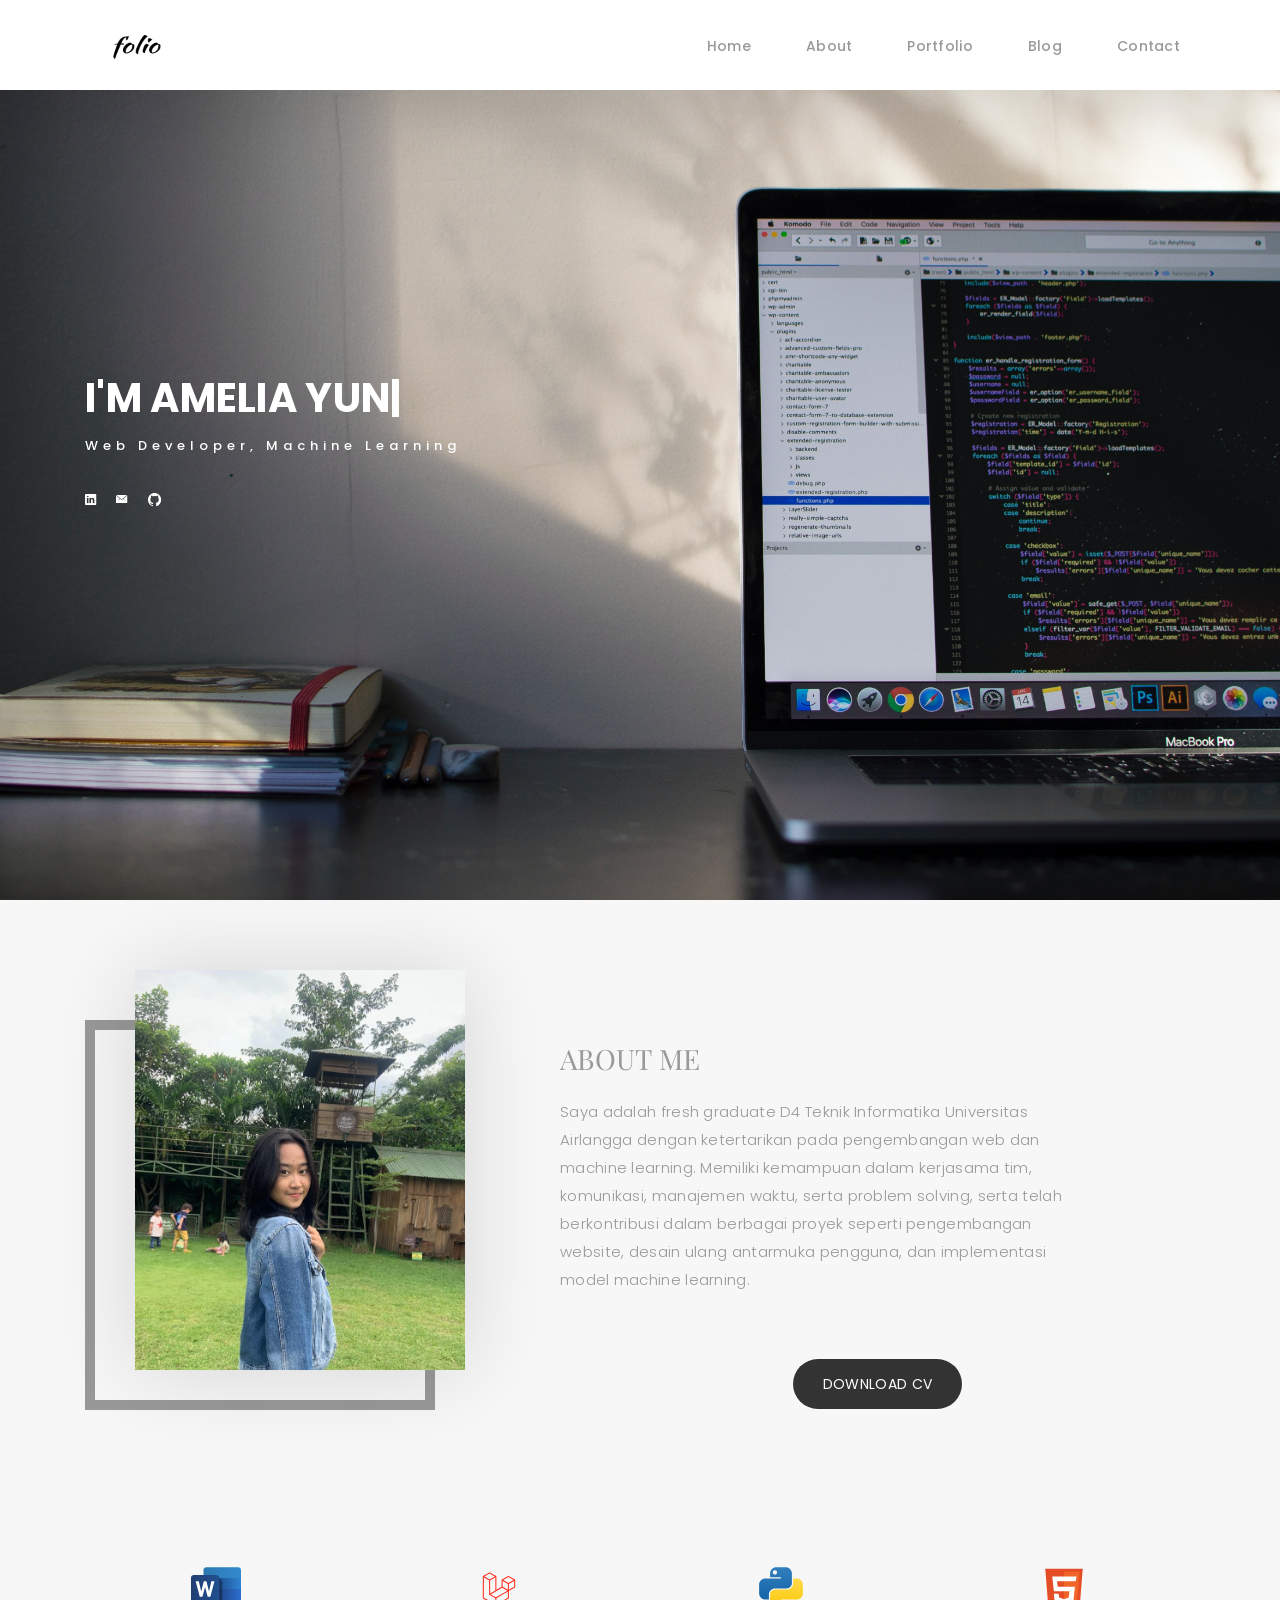
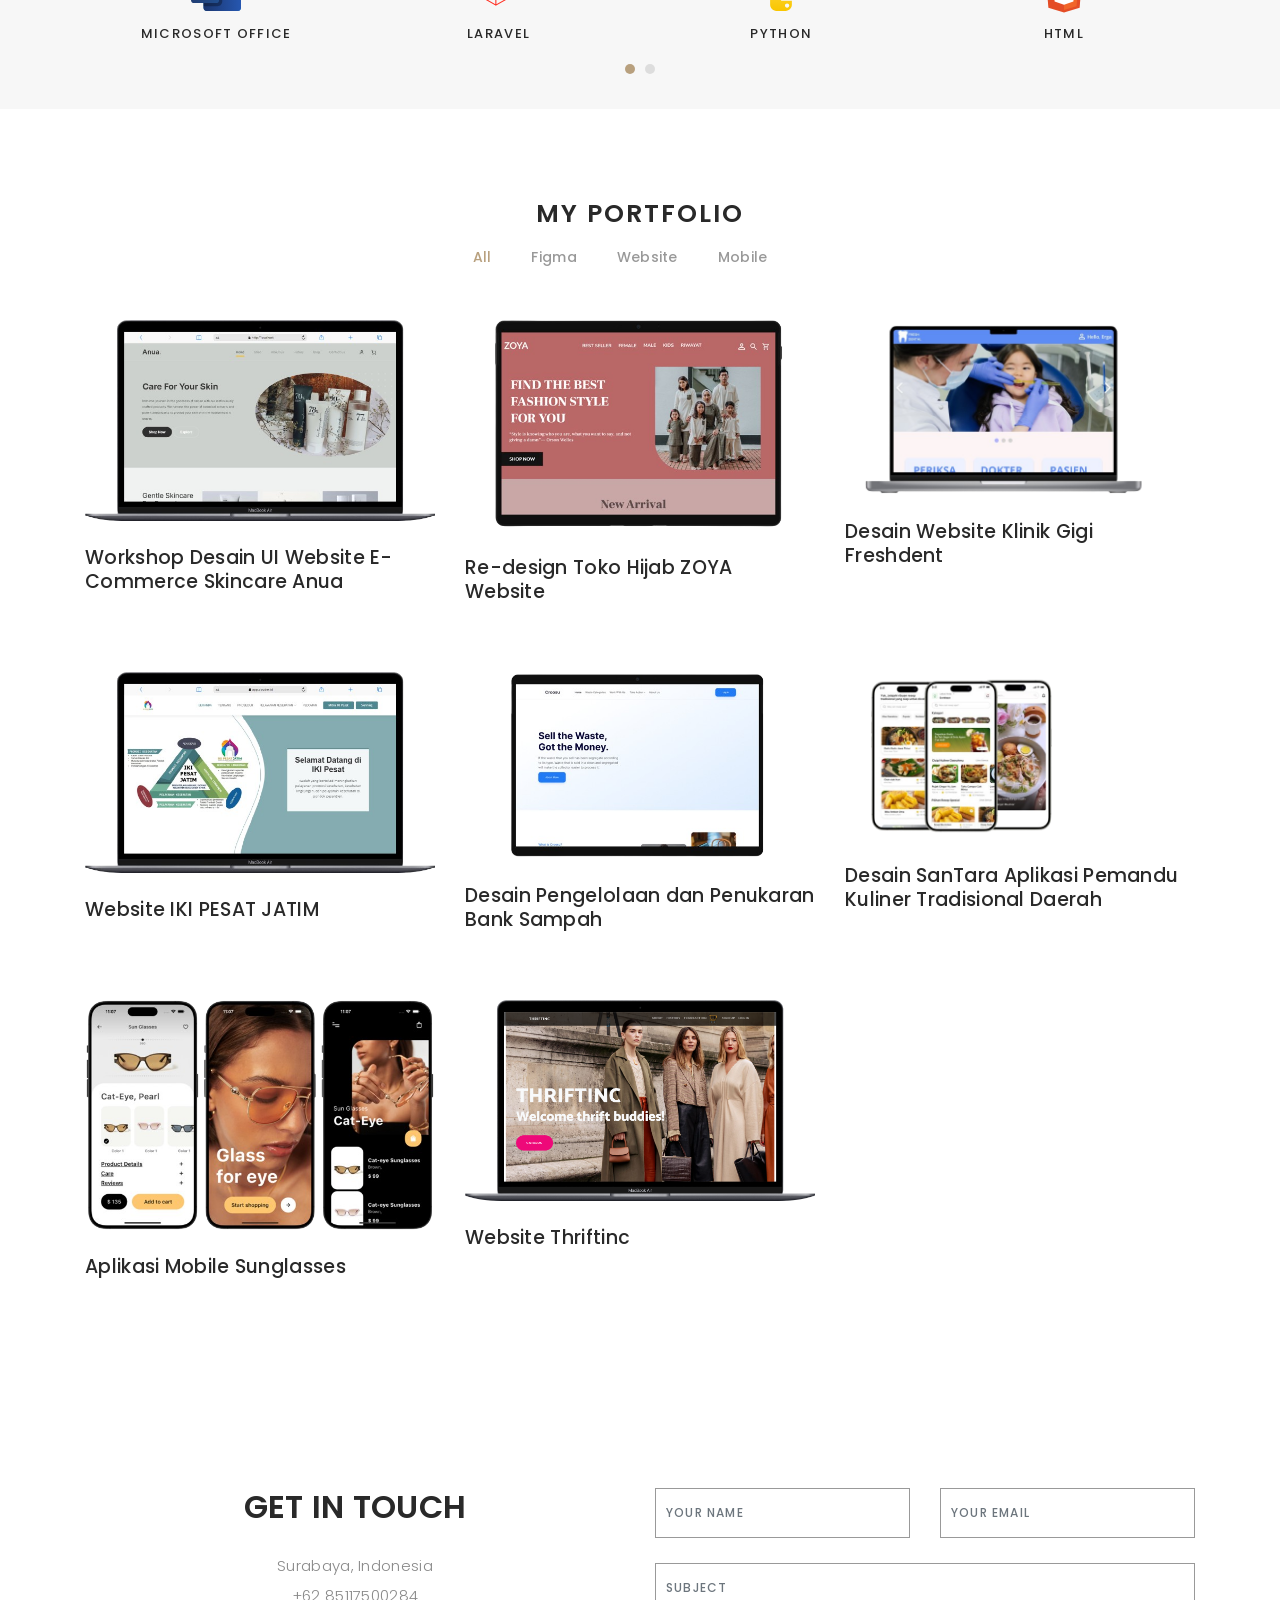
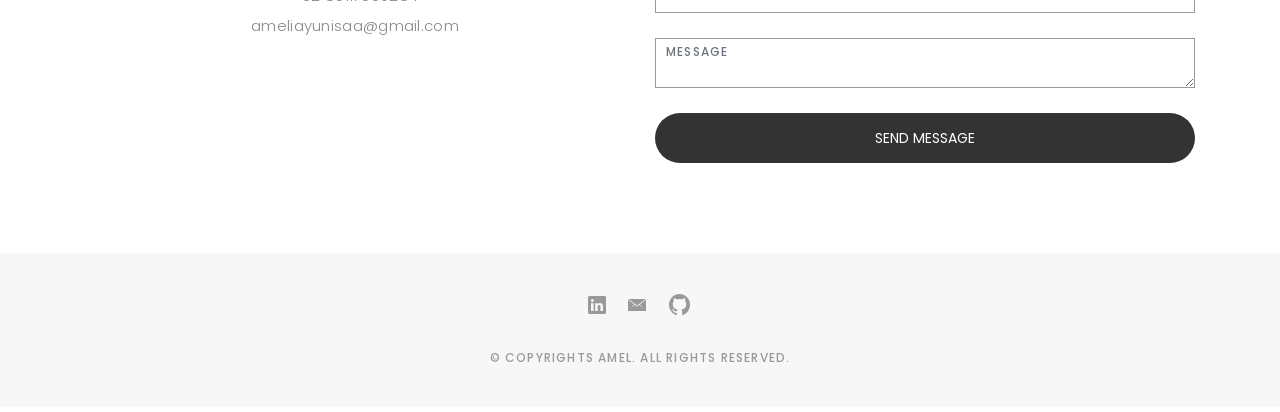
==== index.html @ c784313c "Add files via upload" ====
<!DOCTYPE html>
<html lang="en">

<head>
  <!-- meta -->
  <meta charset="utf-8">
  <meta content="width=device-width, initial-scale=1.0" name="viewport">

  <title>Folio - Personal Portfolio Template</title>
  <meta content="" name="keywords">
  <meta content="" name="description">

  <!-- Google Fonts -->
  <link href="https://fonts.googleapis.com/css?family=Poppins:300,300i,400,400i,500,500i,600,600i,700,700i|Playfair+Display:400,400i,700,700i,900,900i" rel="stylesheet">

  <!-- Bootstrap CSS File -->
  <link href="lib/bootstrap/css/bootstrap.min.css" rel="stylesheet">

  <!-- Libraries CSS Files -->
  <link href="lib/ionicons/css/ionicons.min.css" rel="stylesheet">
  <link href="lib/owlcarousel/assets/owl.carousel.min.css" rel="stylesheet">
  <link href="lib/magnific-popup/magnific-popup.css" rel="stylesheet">
  <link href="lib/hover/hover.min.css" rel="stylesheet">

  <!-- Main Stylesheet File -->
  <link href="css/style.css" rel="stylesheet">

  <!-- Responsive css -->
  <link href="css/responsive.css" rel="stylesheet">

  <!-- Favicon -->
  <link rel="shortcut icon" href="images/favicon.png">

  <!-- button -->
  
  <!-- =======================================================
    Theme Name: Folio
    Theme URL: https://bootstrapmade.com/folio-bootstrap-portfolio-template/
    Author: BootstrapMade.com
    Author URL: https://bootstrapmade.com
  ======================================================= -->
</head>

<body>

  <!-- start section navbar -->
  <nav id="main-nav">
    <div class="row">
      <div class="container">

        <div class="logo">
          <a href="index.html"><img src="images/logo.png" alt="logo"></a>
        </div>

        <div class="responsive"><i data-icon="m" class="ion-navicon-round"></i></div>

        <ul class="nav-menu list-unstyled">
          <li><a href="#header" class="smoothScroll">Home</a></li>
          <li><a href="#about" class="smoothScroll">About</a></li>
          <li><a href="#portfolio" class="smoothScroll">Portfolio</a></li>
          <li><a href="#journal" class="smoothScroll">Blog</a></li>
          <li><a href="#contact" class="smoothScroll">Contact</a></li>
        </ul>

      </div>
    </div>
  </nav>
  <!-- End section navbar -->


  <!-- start section header -->
  <div id="header" class="home">

    <div class="container">
      <div class="header-content">
        <h1>I'm <span class="typed"></span></h1>
        <p>Web Developer, Machine Learning</p>

        <ul class="list-unstyled list-social">
          <li><a href="https://www.linkedin.com/in/amelynsa"><i class="ion-social-linkedin"></i></a></li>
          <li><a href="mailto:ameliayunisaa@gmail.com"><i class="ion-ios-email"></i></a></li> 
          <li><a href="https://github.com/melynsa"><i class="ion-social-github"></i></a></li> 
        </ul>
      </div>
    </div>
  </div>
  <!-- End section header -->


  <!-- start section about us -->
  <div id="about" class="paddsection">
    <div class="container">
      <div class="row justify-content-between">

        <div class="col-lg-4 ">
          <div class="div-img-bg">
            <div class="about-img">
              <img src="images/foto.jpg" class="img-responsive" alt="me">
            </div>
          </div>
        </div>

        <div class="col-lg-7">
          <div class="about-descr">

            <p class="p-heading">ABOUT ME </p>
            <p class="separator">Saya adalah fresh graduate D4 Teknik Informatika Universitas Airlangga dengan ketertarikan pada pengembangan web dan machine learning. Memiliki kemampuan dalam kerjasama tim, komunikasi, manajemen waktu, serta problem solving, serta telah berkontribusi dalam berbagai proyek seperti pengembangan website, desain ulang antarmuka pengguna, dan implementasi model machine learning.</p>
               
              <style>
                .center-container {
                    display: flex;
                    justify-content: center;
                    align-items: center;
                    height: 20vh; /* Set to 100% of the viewport height for vertical centering */
                }
        
                .centered-button {
                    text-align: center;
                }
        
                /* Ganti warna tulisan sesuai keinginan */
                .custom-button-color {
                    color: #333;
                }
        
                /* Tambahkan border radius pada kelas .btn dan kurangi ukuran font */
                .btn {
                    border-radius: 2rem; /* Sesuaikan nilai border-radius sesuai keinginan */
                    font-size: 14px; /* Sesuaikan nilai font-size sesuai keinginan */
                }

                .btn-outline-secondary:not(:disabled):not(.disabled).active,.btn-outline-secondary:not(:disabled):not(.disabled):active,.show>.btn-outline-secondary.dropdown-toggle {
                color: #fff;
                background-color: #333;
                border-color: #333
                }

            </style>
        </head>
        <body>
        
            <div class="center-container">
                <div class="centered-button">
                    <!-- Gunakan class .custom-button-color dan .btn untuk memberikan warna, radius, dan ukuran font pada tombol -->
                    <a href="./images/Amelia Yunisa-resume.pdf" class="btn btn-outline-secondary btn-lg active custom-button-color" role="button" aria-pressed="true">Download CV</a>
                </div>
            </div>
        
        </body>
        </html>
</html>
              
          </div>
          
        </div>
      </div>
    </div>
  </div>
  <!-- end section about us -->


  <!-- start section services -->

  <div id="services">
    <div class="container">

        <div class="services-carousel owl-theme">

          <div class="services-block">

            <img src="images/logo/word.svg" class="img-fluid" style="height: 50px; width: 50px;" alt="img">
            <span>Microsoft Office</span>
            <!-- <p class="separator">To an English person, it will seem like simplified English,told me what </p> -->

          </div>

          <div class="services-block">

            <!-- <i class="ion-ios-lightbulb-outline"></i> -->
            <img src="images/logo/laravel.svg" class="img-fluid" style="height: 50px; width: 50px;" alt="img">
            <span>LARAVEL</span>
            <!-- <p class="separator">To an English person, it will seem like simplified English,told me what </p> -->

          </div>

          <div class="services-block">

            <img src="images/logo/python.svg" class="img-fluid" style="height: 50px; width: 50px;" alt="img">
            
            <span>Python</span>
            <!-- <p class="separator">To an English person, it will seem like simplified English,told me what </p> -->

          </div>

          <div class="services-block">

            <img src="images/logo/html.svg" class="img-fluid" style="height: 50px; width: 50px;" alt="img">
            <span>Html</span>
            <!-- <p class="separator">To an English person, it will seem like simplified English,told me what </p> -->

          </div>

          <div class="services-block">

            <img src="images/logo/js.svg" class="img-fluid" style="height: 50px; width: 50px;" alt="img">
            <span>JavaScript</span>
            <!-- <p class="separator">To an English person, it will seem like simplified English,told me what </p> -->

          </div>

          <div class="services-block">

            <img src="images/logo/mysql.svg" class="img-fluid" style="height: 50px; width: 50px;" alt="img">
            <span>SQL</span>
            <!-- <p class="separator">To an English person, it will seem like simplified English,told me what </p> -->

          </div>
          
          <div class="services-block">

            <img src="images/logo/node.js.svg" class="img-fluid" style="height: 50px; width: 50px;" alt="img">
            <span>Node.js</span>
            <!-- <p class="separator">To an English person, it will seem like simplified English,told me what </p> -->

          </div>

          <div class="services-block">

            <img src="images/logo/flutter.svg" class="img-fluid" style="height: 50px; width: 50px;" alt="img">
            <span>Flutter</span>
            <!-- <p class="separator">To an English person, it will seem like simplified English,told me what </p> -->

          </div>

        </div>

    </div>

  </div>
  <!-- end section services -->

  


  <!-- start section portfolio -->
  <div id="portfolio" class="text-center paddsection">

    <style>
      .container {
          text-align: center; /* Untuk mengatur ke tengah secara horizontal */
      }

      .section-title {
          margin-bottom: 20px; /* Atur spasi antara judul dan portofolio */
      }

      #portfolio-flters {
          padding: 0; /* Reset padding pada daftar portofolio */
      }

      .portfolio-list {
          display: inline-block; /* Untuk memastikan elemen berada di tengah secara horizontal */
      }

      .text-right {
      text-align: right;
      }


  </style>
</head>

<body>

  <div class="container">
      <div class="section-title text-center">
          <h2>My Portfolio</h2>
      </div>
  </div>

  <div class="container">
      <div class="row">
          <div class="col-md-12">

              <div class="portfolio-list">

                  <ul class="nav list-unstyled" id="portfolio-flters">
                      <li class="filter filter-active" data-filter=".all">all</li>
                      <li class="filter" data-filter=".Figma">Figma</li>
                      <li class="filter" data-filter=".Website">Website</li>
                      <li class="filter" data-filter=".Mobile">Mobile</li>
                  </ul>

              </div>

          </div>
      </div>
  </div>



</body>

</html>
<div class="container">
  <div class="portfolio-block">
    <div class="row">
      <div class="portfolio-container">
        <div class="col-lg-4 col-md-6 portfolio-thumbnail all Website">
          <div class="portfolio-info">
            <a href="ui.html">
              <img src="images/portfolio/anua.png" alt="img">
            </a>
            <div class="portfolio-txt">
              <h4><a href="ui.html">Workshop Desain UI Website E-Commerce Skincare Anua</a></h4>
            </div>
          </div>
        </div>
        
        <div class="col-lg-4 col-md-6 portfolio-thumbnail all Figma">
          <div class="portfolio-info">
            <a href="zoya.html">
              <img src="images/portfolio/zoya.png" alt="img">
            </a>
            <div class="portfolio-txt">
              <h4><a href="zoya.html">Re-design Toko Hijab ZOYA Website</a></h4>
            </div>
          </div>
        </div>

        <div class="col-lg-4 col-md-6 portfolio-thumbnail all Figma">
          <div class="portfolio-info">
            <a href="freshdent.html">
              <img src="images/portfolio/freshdent.png" alt="img">
            </a>
            <div class="portfolio-txt">
              <h4><a href="freshdent.html">Desain Website Klinik Gigi Freshdent</a></h4>
            </div>
          </div>
        </div>

        <div class="col-lg-4 col-md-6 portfolio-thumbnail all Website Figma Website">
          <div class="portfolio-info">
            <a href="ikipesat.html">
              <img src="images/portfolio/ikipesat.png" alt="img">
            </a>
            <div class="portfolio-txt">
              <h4><a href="ikipesat.html">Website IKI PESAT JATIM</a></h4>
            </div>
          </div>
        </div>

        <div class="col-lg-4 col-md-6 portfolio-thumbnail all Figma">
          <div class="portfolio-info">
            <a href="sampah.html">
              <img src="images/portfolio/sampah.png" alt="img">
            </a>
            <div class="portfolio-txt">
              <h4><a href="sampah.html">Desain Pengelolaan dan Penukaran Bank Sampah</a></h4>
            </div>
          </div>
        </div>

        <div class="col-lg-4 col-md-6 portfolio-thumbnail all Figma">
          <div class="portfolio-info">
            <a href="santara.html">
              <img src="images/portfolio/santara.png" alt="img">
            </a>
            <div class="portfolio-txt">
              <h4><a href="santara.html">Desain SanTara Aplikasi Pemandu Kuliner Tradisional Daerah
              </a></h4>
            </div>
          </div>
        </div>

        <div class="col-lg-4 col-md-6 portfolio-thumbnail all Mobile">
          <div class="portfolio-info">
            <a href="kacamata.html">
              <img src="images/portfolio/glasses.png" alt="img">
            </a>
            <div class="portfolio-txt">
              <h4><a href="kacamata.html">Aplikasi Mobile Sunglasses</a></h4>
            </div>
          </div>
        </div>

        <div class="col-lg-4 col-md-6 portfolio-thumbnail all Website">
          <div class="portfolio-info">
            <a href="thriftinc.html">
              <img src="images/portfolio/thriftinc.png" alt="img">
            </a>
            <div class="portfolio-txt">
              <h4><a href="thriftinc.html">Website Thriftinc</a></h4>
            </div>
          </div>
        </div>
        
      </div>
    </div>
  </div>
</div>

  <!-- End section portfolio -->


  <!-- start section journal -->
  <!-- <div id="journal" class="text-left paddsection">

    <div class="container">
      <div class="section-title text-center">
        <h2>journal</h2>
      </div>
    </div>

    <div class="container">
      <div class="journal-block">
        <div class="row">

          <div class="col-lg-4 col-md-6">
            <div class="journal-info">

              <a href="blog-single.html"><img src="images/blog-post-1.jpg" class="img-responsive" alt="img"></a>

              <div class="journal-txt">

                <h4><a href="blog-single.html">SO LETS MAKE THE MOST IS BEAUTIFUL</a></h4>
                <p class="separator">To an English person, it will seem like simplified English
                </p>

              </div>

            </div>
          </div>

          <div class="col-lg-4 col-md-6">
            <div class="journal-info">

              <a href="blog-single.html"><img src="images/blog-post-2.jpg" class="img-responsive" alt="img"></a>

              <div class="journal-txt">

                <h4><a href="#blog-single.html">WE'RE GONA MAKE DREAMS COMES</a></h4>
                <p class="separator">To an English person, it will seem like simplified English
                </p>

              </div>

            </div>
          </div>

          <div class="col-lg-4 col-md-6">
            <div class="journal-info">

              <a href="blog-single.html"><img src="images/blog-post-3.jpg" class="img-responsive" alt="img"></a>

              <div class="journal-txt">

                <h4><a href="blog-single.html">NEW LIFE CIVILIZATIONS TO BOLDLY</a></h4>
                <p class="separator">To an English person, it will seem like simplified English
                </p>

              </div>

            </div>
          </div>

        </div>
      </div>
    </div>

  </div> -->
  <!-- End section journal -->


  <!-- start sectoion contact -->

  <div id="contact" class="paddsection">
    <div class="container">
      <div class="contact-block1">
        <div class="row">

          <div class="col-lg-6">
            <div class="contact-contact">

              <h2 class="mb-30">GET IN TOUCH</h2>

              <ul class="contact-details">
                <li><span>Surabaya, Indonesia</span></li>
                <li><span>+62 85117500284</span></li>
                <li><span>ameliayunisaa@gmail.com</span></li>
              </ul>

            </div>
          </div>

          <div class="col-lg-6">
            <form action="" method="post" role="form" class="contactForm">
              <div class="row">

                <div id="sendmessage">Your message has been sent. Thank you!</div>
                <div id="errormessage"></div>

                <div class="col-lg-6">
                  <div class="form-group contact-block1">
                    <input type="text" name="name" class="form-control" id="name" placeholder="Your Name" data-rule="minlen:4" data-msg="Please enter at least 4 chars" />
                    <div class="validation"></div>
                  </div>
                </div>

                <div class="col-lg-6">
                  <div class="form-group">
                    <input type="email" class="form-control" name="email" id="email" placeholder="Your Email" data-rule="email" data-msg="Please enter a valid email" />
                    <div class="validation"></div>
                  </div>
                </div>

                <div class="col-lg-12">
                  <div class="form-group">
                    <input type="text" class="form-control" name="subject" id="subject" placeholder="Subject" data-rule="minlen:4" data-msg="Please enter at least 8 chars of subject" />
                    <div class="validation"></div>
                  </div>
                </div>

                <div class="col-lg-12">
                  <div class="form-group">
                    <textarea class="form-control" name="message" rows="12" data-rule="required" data-msg="Please write something for us" placeholder="Message"></textarea>
                    <div class="validation"></div>
                  </div>
                </div>

                <div class="col-lg-12">
                  <input type="submit" class="btn btn-defeault btn-send" value="Send message">
                </div>

              </div>
            </form>
          </div>
        </div>
      </div>
    </div>
  </div>
  <!-- start sectoion contact -->


  <!-- start section footer -->
  <div id="footer" class="text-center">
    <div class="container">
      <div class="socials-media text-center">
        <ul class="list-unstyled">
          <li><a href="https://www.linkedin.com/in/amelynsa"><i class="ion-social-linkedin"></i></a></li>
          <li><a href="mailto:ameliayunisaa@gmail.com"><i class="ion-ios-email"></i></a></li> 
          <li><a href="https://github.com/melynsa"><i class="ion-social-github"></i></a></li> 
        </ul>
      </div>
      <p>&copy; Copyrights Amel. All rights reserved.</p>
    </div>
  </div>
  
  <!-- End section footer -->

  <!-- JavaScript Libraries -->
  <script src="lib/jquery/jquery.min.js"></script>
  <script src="lib/jquery/jquery-migrate.min.js"></script>
  <script src="lib/bootstrap/js/bootstrap.bundle.min.js"></script>
  <script src="lib/typed/typed.js"></script>
  <script src="lib/owlcarousel/owl.carousel.min.js"></script>
  <script src="lib/magnific-popup/magnific-popup.min.js"></script>
  <script src="lib/isotope/isotope.pkgd.min.js"></script>

  <!-- Contact Form JavaScript File -->
  <script src="contactform/contactform.js"></script>

  <!-- Template Main Javascript File -->
  <script src="js/main.js"></script>

</body>

</html>
---- css/style.css ----
/*
  Theme Name: Folio
  Theme URL: https://bootstrapmade.com/folio-bootstrap-portfolio-template/
  Author: BootstrapMade.com
  Author URL: https://bootstrapmade.com
*/

/*  General Styling
/*-----------------------------------------------------------------------------------*/

body {
  background: #ffffff;
  color: #898989;
  font-family: 'Poppins', helvetica;
  font-size: 15px;
  font-weight: 300;
  line-height: 20px;
  letter-spacing: 0.02em;
  overflow-x: hidden;
  margin: 0 auto;
  padding: 0;
  -moz-box-sizing: border-box;
  -ms-box-sizing: border-box;
  -o-box-sizing: border-box;
  -webkit-box-sizing: border-box;
  box-sizing: border-box;
}

h1, h2, h3, h4, h5, h6 {
  margin: 0;
}

h2 {
  color: #292929;
  font-weight: 600;
}

h4 {
  color: #292929;
  font-size: 14px;
  font-weight: 600;
}

a {
  color: #292929;
  text-decoration: none !important;
  -moz-transition: all 0.5s ease-in-out 0s;
  -ms-transition: all 0.5s ease-in-out 0s;
  -o-transition: all 0.5s ease-in-out 0s;
  -webkit-transition: all 0.5s ease-in-out 0s;
  transition: all 0.5s ease-in-out 0s;
}

a:hover {
  -moz-transition: all 0.5s ease-in-out 0s;
  -ms-transition: all 0.5s ease-in-out 0s;
  -o-transition: all 0.5s ease-in-out 0s;
  -webkit-transition: all 0.5s ease-in-out 0s;
  transition: all 0.5s ease-in-out 0s;
}

a:hover, a:focus {
  color: #b8a07e;
  text-decoration: underline;
}

nav ul li a {
  padding: 2px 0 0 0;
  position: relative;
  display: block;
  font-size: 12px;
  color: #999999;
  letter-spacing: 0.1em;
  font-weight: 500;
  line-height: 14px;
  text-transform: uppercase;
  -moz-transition: all 0.5s ease-in-out 0s;
  -ms-transition: all 0.5s ease-in-out 0s;
  -o-transition: all 0.5s ease-in-out 0s;
  -webkit-transition: all 0.5s ease-in-out 0s;
  transition: all 0.5s ease-in-out 0s;
}

p {
  margin: 25px 0;
  padding: 0;
  font-size: 15px;
  color: #999999;
  line-height: 28px;
}

::-moz-selection {
  background: #b8a07e;
  color: #fff;
}

::selection {
  background: #b8a07e;
  color: #fff;
}

.btn {
  background: #333;
  border: medium none;
  border-radius: 0;
  color: #fff;
  font-size: 12px;
  height: 50px;
  line-height: 50px;
  padding: 0 30px;
  text-transform: uppercase;
}

.btn:hover, .btn:focus {
  color: #fff;
}

.padDiv {
  padding: 30px 20px;
}

.section-title {
  margin-bottom: 70px;
}

.section-title h2 {
  font-size: 25px;
  letter-spacing: 2px;
  text-transform: uppercase;
}

.form-control {
  background-color: transparent;
  border: 1px solid #999;
  border-radius: 0;
  color: #999999;
  font-size: 12px;
  font-weight: 500;
  height: 50px;
  letter-spacing: 0.1em;
  padding-left: 10px;
  margin: 0 0 25px 0;
  line-height: 14px;
  text-transform: uppercase;
}

.form-control:focus {
  box-shadow: none;
  outline: 0 none;
}

.paddsection {
  padding-top: 90px;
  padding-bottom: 90px;
}

.paddsections {
  padding-top: 90px;
  padding-bottom: 90px !important;
}

.hvr-shutter-in-horizontal::before {
  background: #333;
}

.hvr-shutter-in-horizontal:hover {
  background: #b8a07e;
}

.mb-30 {
  margin-bottom: 30px;
}

/*-----------------------------------------------------------------------------------*/
/*  Navbar Top
/*-----------------------------------------------------------------------------------*/

nav {
  position: fixed;
  background: #fff;
  z-index: 1000;
  width: 100%;
  padding: 20px;
  display: none;
  -webkit-box-shadow: 0px 2px 92px 0px rgba(0, 0, 0, 0.18);
  -moz-box-shadow: 0px 2px 92px 0px rgba(0, 0, 0, 0.18);
  box-shadow: 0px 2px 92px 0px rgba(0, 0, 0, 0.18);
}

.nav-menu {
  float: right;
  line-height: 32px;
  margin-bottom: 0;
  padding-top: 16px;
}

nav ul li {
  float: left;
  margin-right: 15px;
  font-family: 'Poppins', sans-serif;
  font-size: 14px;
  margin-left: 40px;
}

nav ul li a {
  padding: 2px 0 0 0;
  position: relative;
  display: block;
  font-size: 14px;
  color: #999999;
  font-family: 'Poppins', helvetica;
  font-weight: 500;
  line-height: 16px;
  text-transform: uppercase;
  letter-spacing: 0.02em;
  text-transform: capitalize;
}

.logo {
  float: left;
}

.logo img {
  width: 100px;
  height: 50px;
}

.responsive {
  display: none;
  font-size: 23px;
}

.active {
  color: #afafaf;
}

/*----------------------------------------------------------------------------------*/
/*  Header
/*-----------------------------------------------------------------------------------*/

#header {
  background: url("../images/home.jpg") repeat scroll center center / cover;
  height: 100vh;
  width: 100%;
}


#header .header-content {
  height: 100vh;
  text-align: left;
  width: 100%;
  display: flex;
  justify-content: center;
  flex-direction: column;
}

.header-content h1 {
  font-size: 40px;
  font-weight: 700;
  margin-bottom: 10px;
  text-transform: uppercase;
  color: #fff;
}

.header-content p {
  font-size: 13px;
  letter-spacing: 5px;
  margin-top: 0;
  margin-bottom: 30px;
  text-transform: capitalize;
  color: #fff;
  font-weight: 500;
}

.header-content .list-social li {
  float: left;
  margin-right: 20px;
}

.header-content .list-social li i {
  color: #fff;
  font-size: 15px;
}

/*-----------------------------------------------------------------------------------*/
/*  About-us
/*-----------------------------------------------------------------------------------*/

#about {
  width: 100%;
  height: auto;
  background: #f7f7f7;
  padding-top: 120px;
}

#about .div-img-bg {
  padding-bottom: 30px;
  border: 10px solid #999999;
}

#about .div-img-bg .about-img img {
  width: 100%;
  box-shadow: 0px 0px 85px 0px rgba(0, 0, 0, 0.14);
  margin-top: -60px;
  margin-left: 40px;
  height: 400px;
  object-fit: cover;
}

#about .about-descr .p-heading {
  font-family: 'Playfair Display', serif;
  font-size: 28px;
  text-align: left;
}

#about .about-descr .separator {
  max-width: 80%;
  margin-bottom: 0;
  text-align: left;
}

.center-container {
  display: flex;
  justify-content: center;
  align-items: center;
  height: 100vh; /* Set to 100% of the viewport height for vertical centering */
}

.centered-button {
  text-align: center;
}

.btn-outline-secondary:not(:disabled):not(.disabled).active,.btn-outline-secondary:not(:disabled):not(.disabled):active,.show>.btn-outline-secondary.dropdown-toggle {
  color: #fff;
  background-color: #333;
  border-color: #333
}


/*-----------------------------------------------------------------------------------*/
/*   Services
/*-----------------------------------------------------------------------------------*/

#services {
  background: #f7f7f7;
  position: relative;
  padding-bottom: 30px;
  /* margin-bottom: -50px; */
}

.owl-item {
  float: left;
}
.services-block span {
  margin: 10px 0;
  position: relative;
  font-size: 13px;
  color: #292929;
  letter-spacing: 0.1em;
  font-weight: 500;
  text-transform: uppercase;
  display: block;
}

.services-block .separator {
  margin: 0;
  font-size: 13px;
  line-height: 22px;
}

.services-block i {
  font-size: 44px;
  color: #b8a07e;
  line-height: 44px;
}


.services-carousel  .owl-stage-outer {
  overflow: hidden;
}

.services-carousel .owl-dots {
  margin-top: 5px;
  text-align: center;
}

.services-carousel .owl-dot {
  display: inline-block;
  margin: 0 5px;
  width: 10px !important;
  height: 10px !important;
  border-radius: 50%;
  border: 0;
  padding: 0 !important;
  background-color: #ddd;
  cursor: pointer;
}

.services-carousel .owl-dot.active {
  background-color: #b8a07e;
}

.owl-nav {
  display: none;
}


/*-----------------------------------------------------------------------------------*/
/*  Portfolio
/*-----------------------------------------------------------------------------------*/

#portfolio {
  position: relative;
  padding-bottom: 1px;
  margin-bottom: -50px;
}

#portfolio .portfolio-list {
  margin-bottom: 50px;
}

#portfolio .portfolio-list .nav {
  display: inline-block;
  margin: 0;
}

#portfolio,  #portfolio-blog {
  height: auto;
  width: 100%;
  background: #fff;
  padding-bottom: 5px;
  position: relative;
}

#portfolio-blog {
  background: #fff;
  padding-bottom: 30px;
}

#portfolio .portfolio-block {
  display: inline-block;
  height: auto;
  width: 100%;
}

#portfolio .portfolio-block .portfolio-info {
  position: relative;
}

.portfolio-block .portfolio-info img {
  max-width: 100%;
}

.portfolio-block .portfolio-info .portfolio-txt {
  padding: 25px 0px;
  position: relative;
  text-align: left;
}

.portfolio-block .portfolio-info .portfolio-txt h4 a {
  display: block;
  font-size: 19px;
  line-height: 24px;
  margin: 0 0 13px 0;
  font-weight: 500;
  color: #292929;
  -moz-transition: all 0.5s ease-in-out 0s;
  -ms-transition: all 0.5s ease-in-out 0s;
  -o-transition: all 0.5s ease-in-out 0s;
  -webkit-transition: all 0.5s ease-in-out 0s;
  transition: all 0.5s ease-in-out 0s;
}

.portfolio-block .portfolio-info .portfolio-txt h4 a:hover {
  color: #b8a07e;
  -moz-transition: all 0.5s ease-in-out 0s;
  -ms-transition: all 0.5s ease-in-out 0s;
  -o-transition: all 0.5s ease-in-out 0s;
  -webkit-transition: all 0.5s ease-in-out 0s;
  transition: all 0.5s ease-in-out 0s;
}

.portfolio-block .portfolio-info .portfolio-txt p {
  margin: 0;
  font-size: 14px;
  line-height: 24px;
}

#portfolio .portfolio-list .nav li {
  margin: 0 40px 0 0;
  float: left;
  font-size: 14px;
  color: #999999;
  line-height: 16px;
  cursor: pointer;
  font-family: 'Poppins', helvetica;
  font-weight: 500;
  letter-spacing: 0.02em;
  text-transform: capitalize;
  -moz-transition: all 0.5s ease-in-out 0s;
  -ms-transition: all 0.5s ease-in-out 0s;
  -o-transition: all 0.5s ease-in-out 0s;
  -webkit-transition: all 0.5s ease-in-out 0s;
  transition: all 0.5s ease-in-out 0s;
}

#portfolio .portfolio-list .nav li:hover, #portfolio .portfolio-list .nav li.filter-active  {
  color: #b8a07e;
  -moz-transition: all 0.5s ease-in-out 0s;
  -ms-transition: all 0.5s ease-in-out 0s;
  -o-transition: all 0.5s ease-in-out 0s;
  -webkit-transition: all 0.5s ease-in-out 0s;
  transition: all 0.5s ease-in-out 0s;
}

#portfolio .portfolio-container {
  display: inline-block;
  margin-bottom: 50px;
  width: 100%;
}

.portfolio-thumbnail {
  margin-bottom: 30px;
  overflow: hidden;
}

.portfolio-thumbnail img {
  max-width: 100%;
}

/*-----------------------------------------------------------------------------------*/
/*  Journal
/*-----------------------------------------------------------------------------------*/

/* #journal,  #journal-blog {
  height: auto;
  width: 100%;
  background: #f7f7f7;
  padding-bottom: 60px;
  position: relative;
}

#journal-blog {
  background: #fff;
  padding-bottom: 30px;
}

#journal .journal-block {
  display: inline-block;
  height: auto;
  width: 100%;
}

#journal .journal-block .journal-info {
  position: relative;
}

.journal-block .journal-info img {
  max-width: 100%;
}

.journal-block .journal-info .journal-txt {
  padding: 25px 0px;
  position: relative;
}

.journal-block .journal-info .journal-txt h4 a {
  display: block;
  font-size: 19px;
  line-height: 24px;
  margin: 0 0 13px 0;
  font-weight: 500;
  color: #292929;
  -moz-transition: all 0.5s ease-in-out 0s;
  -ms-transition: all 0.5s ease-in-out 0s;
  -o-transition: all 0.5s ease-in-out 0s;
  -webkit-transition: all 0.5s ease-in-out 0s;
  transition: all 0.5s ease-in-out 0s;
}

.journal-block .journal-info .journal-txt h4 a:hover {
  color: #b8a07e;
  -moz-transition: all 0.5s ease-in-out 0s;
  -ms-transition: all 0.5s ease-in-out 0s;
  -o-transition: all 0.5s ease-in-out 0s;
  -webkit-transition: all 0.5s ease-in-out 0s;
  transition: all 0.5s ease-in-out 0s;
}

.journal-block .journal-info .journal-txt p {
  margin: 0;
  font-size: 14px;
  line-height: 24px;
} */

/*-----------------------------------------------------------------------------------*/
/*  Contact
/*-----------------------------------------------------------------------------------*/

#contact {
  height: auto;
  width: 100%;
}

.contact-details {
  list-style: none;
  margin: 0;
  padding: 0;
}

.contact-details li {
  padding-bottom: 10px;
}

#contact input, #contact textarea {
  width: 100%;
}


#contact  #sendmessage {
  color: #18d26e;
  border: 1px solid #18d26e;
  display: none;
  text-align: center;
  padding: 15px;
  font-weight: 600;
  margin: 15px;
}

#contact  #errormessage {
  color: red;
  display: none;
  border: 1px solid red;
  text-align: center;
  padding: 15px;
  font-weight: 600;
  margin: 15px;
}

#contact #sendmessage.show, #contact #errormessage.show, #contact .show {
  display: block;
}

#contact .validation {
  color: red;
  display: none;
  margin: 0 0 20px;
  font-weight: 400;
  font-size: 13px;
}

/*-----------------------------------------------------------------------------------*/
/*  Footer
/*-----------------------------------------------------------------------------------*/

#footer {
  background: #f7f7f7;
  padding-top: 40px;
  padding-bottom: 10px;
}

#footer .socials-media {
  width: 100%;
}

#footer .socials-media ul {
  display: inline-block;
  float: none;
  margin: 0 0 20px 0;
}

#footer .socials-media ul li {
  float: left;
  margin-left: 10px;
  margin-right: 10px;
}

#footer .socials-media ul li a {
  font-size: 24px;
  color: #999;
  letter-spacing: 0.1em;
  font-weight: 500;
  background: transparent;
  text-transform: uppercase;
  -moz-transition: all 0.5s ease-in-out 0s;
  -ms-transition: all 0.5s ease-in-out 0s;
  -o-transition: all 0.5s ease-in-out 0s;
  -webkit-transition: all 0.5s ease-in-out 0s;
  transition: all 0.5s ease-in-out 0s;
}

#footer .socials-media ul li a:hover {
  color: #b8a07e;
  -moz-transition: all 0.5s ease-in-out 0s;
  -ms-transition: all 0.5s ease-in-out 0s;
  -o-transition: all 0.5s ease-in-out 0s;
  -webkit-transition: all 0.5s ease-in-out 0s;
  transition: all 0.5s ease-in-out 0s;
}

#footer p {
  font-size: 12px;
  letter-spacing: 0.1em;
  font-weight: 500;
  margin-top: 0;
  text-transform: uppercase;
}

.credits {
  font-size: 13px;
}
---- css/responsive.css ----
/** Width between 1200x to 0
 *  ~~~~~~~~~~~~~~~~~~~~~~~~~~~~~~~~~~~~
 */

@media (min-width: 1200px) {

}

/** Width between 992px to 1199px
 *  ~~~~~~~~~~~~~~~~~~~~~~~~~~~~~~~~~~~~
 */

@media (min-width: 992px) and (max-width: 1199px) {
  
}

/** Width between 768px to 991px
 *  ~~~~~~~~~~~~~~~~~~~~~~~~~~~~~~~~~~~~
 */

@media (min-width: 768px) and (max-width: 991px) {
  /* Navbar */
  nav {
    padding: 10px 15px;
  }
  .nav-menu {
    margin-top: 40px;
    display: none;
    float: none;
    width: 100%;
  }
  .nav-menu li {
    float: none;
    width: 100%;
    text-align: center;
    border-top: 1px solid #f7f7f7;
    line-height: 45px;
    margin-left: 0;
    padding-top: 10px;
    padding-bottom: 10px;
  }
  .responsive {
    float: right;
    padding-top: 15px;
    display: block;
  }
  /* About */
  .head-info .header-content .cmaster h1 {
    font-size: 32px;
  }
  #about .div-img-bg {
    padding: 0;
  }
  #about .div-img-bg .about-img img {
    margin-top: 0%;
    margin-left: calc(0% - 0px);
  }
  #about .about-descr .p-heading {
    font-size: 20px;
  }
  #about .about-descr .separator {
    max-width: 100%;
    margin-bottom: 0;
  }
  /* portfolio */
  #portfolio .portfolio-list .nav li {
    float: none;
    margin: 20px;
    display: inline-block;
  }
  /* journal */
  #journal .journal-block .journal-info {
    margin-bottom: 30px;
  }
  /* Contact */
  .contact-contact {
    margin-bottom: 30px;
  }
  /* Footer */
  #footer .socials-media ul li {
    margin-right: 0;
    margin-left: 0;
    float: none;
    display: inline-block;
  }
}

/** Width between 767px to 0
 *  ~~~~~~~~~~~~~~~~~~~~~~~~~~~~~~~~~~~~
 */

@media (max-width: 767px) {
  /* Navbar */
  nav {
    padding: 20px 15px;
  }
  .nav-menu {
    margin-top: 40px;
    display: none;
    float: none;
    width: 100%;
  }
  .nav-menu li {
    float: none;
    width: 100%;
    text-align: center;
    border-top: 1px solid #f7f7f7;
    line-height: 45px;
    margin-left: 0;
    padding-top: 10px;
    padding-bottom: 10px;
  }
  .responsive {
    float: right;
    padding-top: 15px;
    display: block;
  }
  /* About */
  .head-info .header-content h1 {
    font-size: 32px;
  }
  #about .div-img-bg {
    padding: 0;
  }
  #about .div-img-bg .about-img img {
    margin-top: 0%;
    margin-left: calc(0% - 0px);
  }
  #about .about-descr .p-heading {
    font-size: 20px;
  }
  #about .about-descr .separator {
    max-width: 100%;
    margin-bottom: 0;
  }
  /* portfolio */
  #portfolio .portfolio-list .nav li {
    float: none;
    margin: 20px;
    display: inline-block;
  }
  /* journal */
  #journal .journal-block .journal-info {
    margin-bottom: 30px;
  }
  /* Contact */
  .contact-contact {
    margin-bottom: 30px;
  }
  /* Footer */
  #footer .socials-media ul li {
    margin-right: 0;
    margin-left: 0;
    float: none;
    display: inline-block;
  }
}

/** Width between 600px to 0
 *  ~~~~~~~~~~~~~~~~~~~~~~~~~~~~~~~~~~~~
 */

@media (max-width: 600px) {
  /* Navbar */
  nav {
    padding: 20px 15px;
  }
  .nav-menu {
    margin-top: 40px;
    display: none;
    float: none;
    width: 100%;
  }
  .nav-menu li {
    float: none;
    width: 100%;
    text-align: center;
    border-top: 1px solid #f7f7f7;
    line-height: 45px;
    margin-left: 0;
    padding-top: 10px;
    padding-bottom: 10px;
  }
  .responsive {
    float: right;
    padding-top: 15px;
    display: block;
  }
  /* About */
  .head-info .header-content h1 {
    font-size: 32px;
  }
  #about .div-img-bg {
    padding: 0;
  }
  #about .div-img-bg .about-img img {
    margin-top: 0%;
    margin-left: calc(0% - 0px);
  }
  #about .about-descr .p-heading {
    font-size: 20px;
  }
  #about .about-descr .separator {
    max-width: 100%;
    margin-bottom: 0;
  }
  /* portfolio */
  #portfolio .portfolio-list .nav li {
    float: none;
    margin: 10px;
    display: inline-block;
  }
  /* journal */
  #journal .journal-block .journal-info {
    margin-bottom: 30px;
  }
  /* Contact */
  .contact-contact {
    margin-bottom: 30px;
  }
  /* Footer */
  #footer .socials-media ul li {
    margin-right: 0;
    margin-left: 0;
    float: none;
    display: inline-block;
  }
}

/** Width between 480px to 0
 *  ~~~~~~~~~~~~~~~~~~~~~~~~~~~~~~~~~~~~
 */

@media (max-width: 480px) {
  /* Navbar */
  nav {
    padding: 20px 15px;
  }
  .nav-menu {
    margin-top: 40px;
    display: none;
    float: none;
    width: 100%;
  }
  .nav-menu li {
    float: none;
    width: 100%;
    text-align: center;
    border-top: 1px solid #f7f7f7;
    line-height: 45px;
    margin-left: 0;
    padding-top: 10px;
    padding-bottom: 10px;
  }
  .responsive {
    float: right;
    padding-top: 15px;
    display: block;
  }
  /* About */
  .head-info .header-content h1 {
    font-size: 32px;
  }
  #about .div-img-bg {
    padding: 0;
  }
  #about .div-img-bg .about-img img {
    margin-top: 0%;
    margin-left: calc(0% - 0px);
  }
  #about .about-descr .p-heading {
    font-size: 20px;
  }
  #about .about-descr .separator {
    max-width: 100%;
    margin-bottom: 0;
  }
  /* portfolio */
  #portfolio .portfolio-list .nav li {
    float: none;
    margin: 20px;
  }
  /* journal */
  #journal .journal-block .journal-info {
    margin-bottom: 30px;
  }
  /* Contact */
  .contact-contact {
    margin-bottom: 30px;
  }
  /* Footer */
  #footer .socials-media ul li {
    margin-right: 0;
    margin-left: 0;
    float: none;
    display: inline-block;
  }
}

/** Width between 320px to 0
 *  ~~~~~~~~~~~~~~~~~~~~~~~~~~~~~~~~~~~~
 */

@media (max-width: 320px) {
  /* Navbar */
  nav {
    padding: 20px 15px;
  }
  .nav-menu {
    margin-top: 40px;
    display: none;
    float: none;
    width: 100%;
  }
  .nav-menu li {
    float: none;
    width: 100%;
    text-align: center;
    border-top: 1px solid #f7f7f7;
    line-height: 45px;
    margin-left: 0;
    padding-top: 10px;
    padding-bottom: 10px;
  }
  .responsive {
    float: right;
    padding-top: 15px;
    display: block;
  }
  /* About */
  .head-info .header-content h1 {
    font-size: 32px;
  }
  #about .div-img-bg {
    padding: 0;
  }
  #about .div-img-bg .about-img img {
    margin-top: 0%;
    margin-left: calc(0% - 0px);
  }
  #about .about-descr .p-heading {
    font-size: 20px;
  }
  #about .about-descr .separator {
    max-width: 100%;
    margin-bottom: 0;
  }
  /* portfolio */
  #portfolio .portfolio-list .nav li {
    float: none;
    margin: 20px;
  }
  /* journal */
  #journal .journal-block .journal-info {
    margin-bottom: 30px;
  }
  /* Contact */
  .contact-contact {
    margin-bottom: 30px;
  }
  /* Footer */
  #footer .socials-media ul li {
    margin-right: 0;
    margin-left: 0;
    float: none;
    display: inline-block;
  }
  /* Single page */
  .entry-comments-body span {
    display: inline-block;
    margin-right: 0;
  }
}
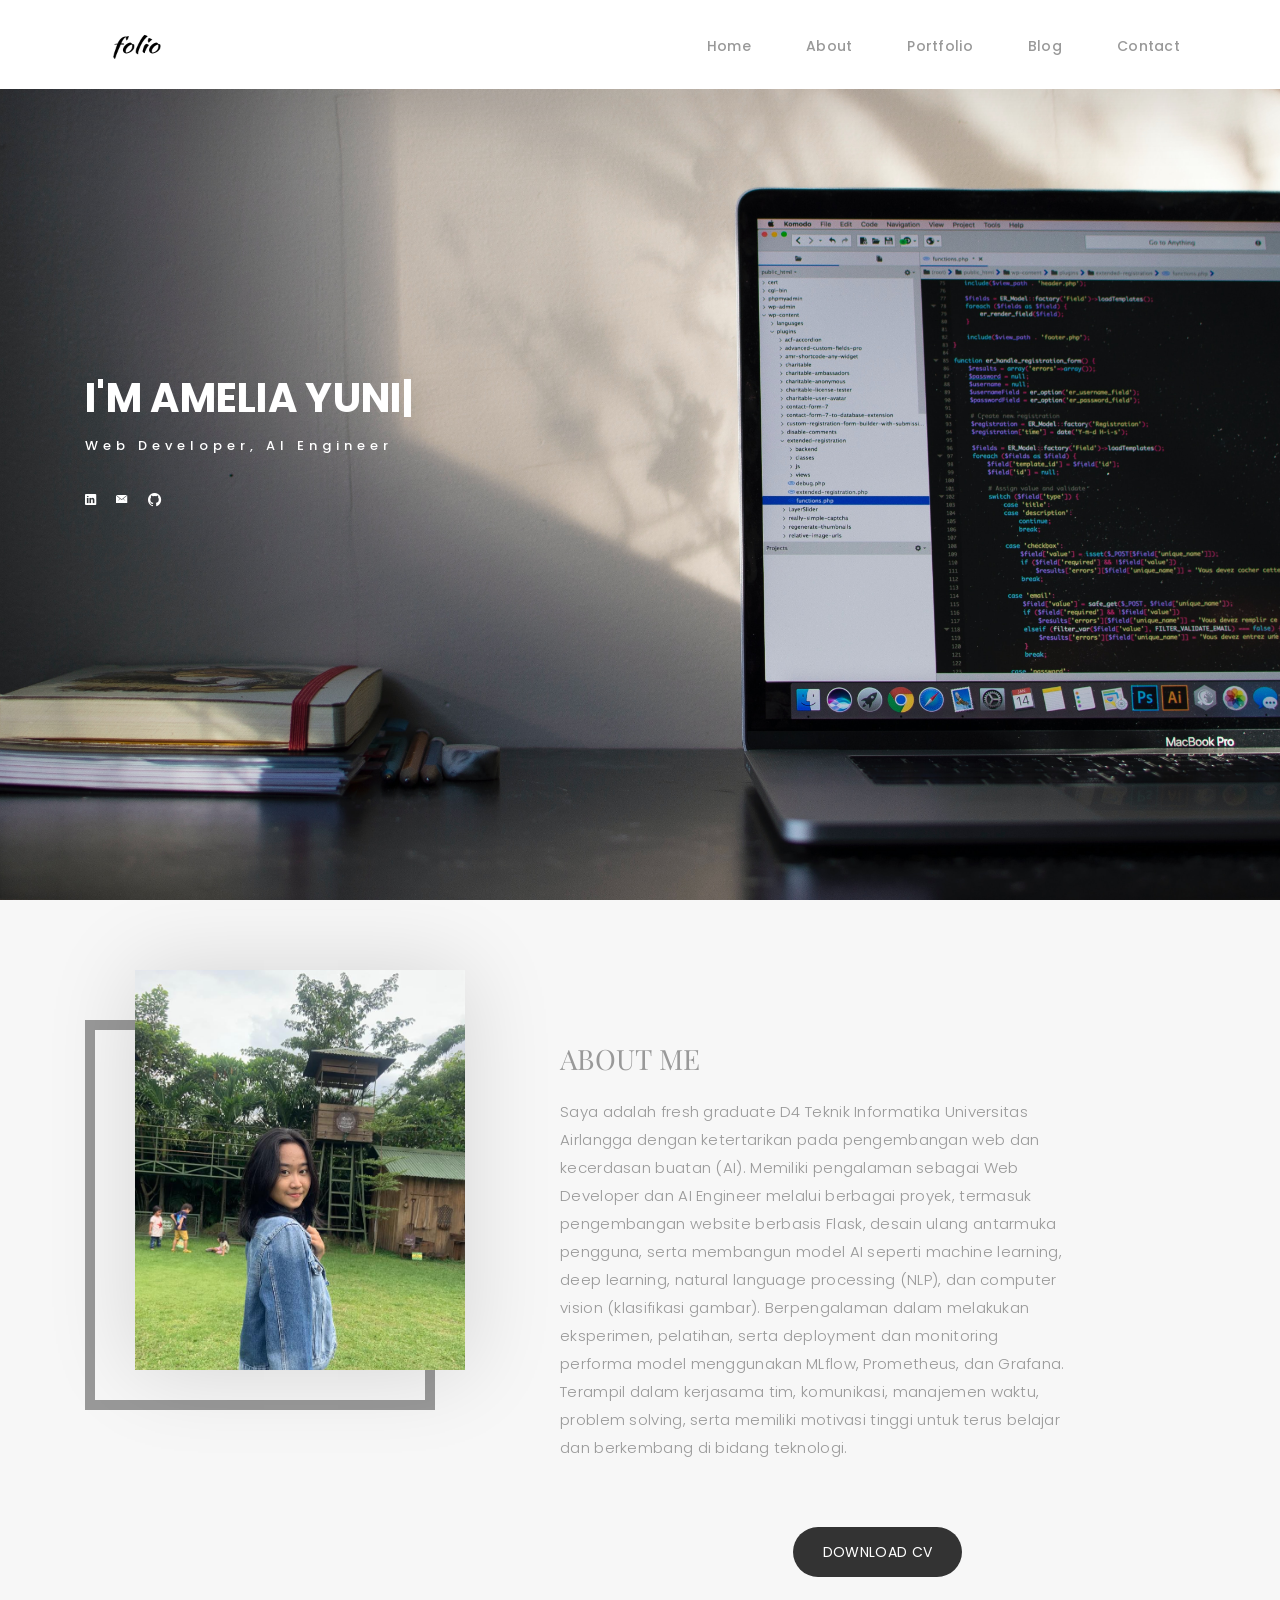
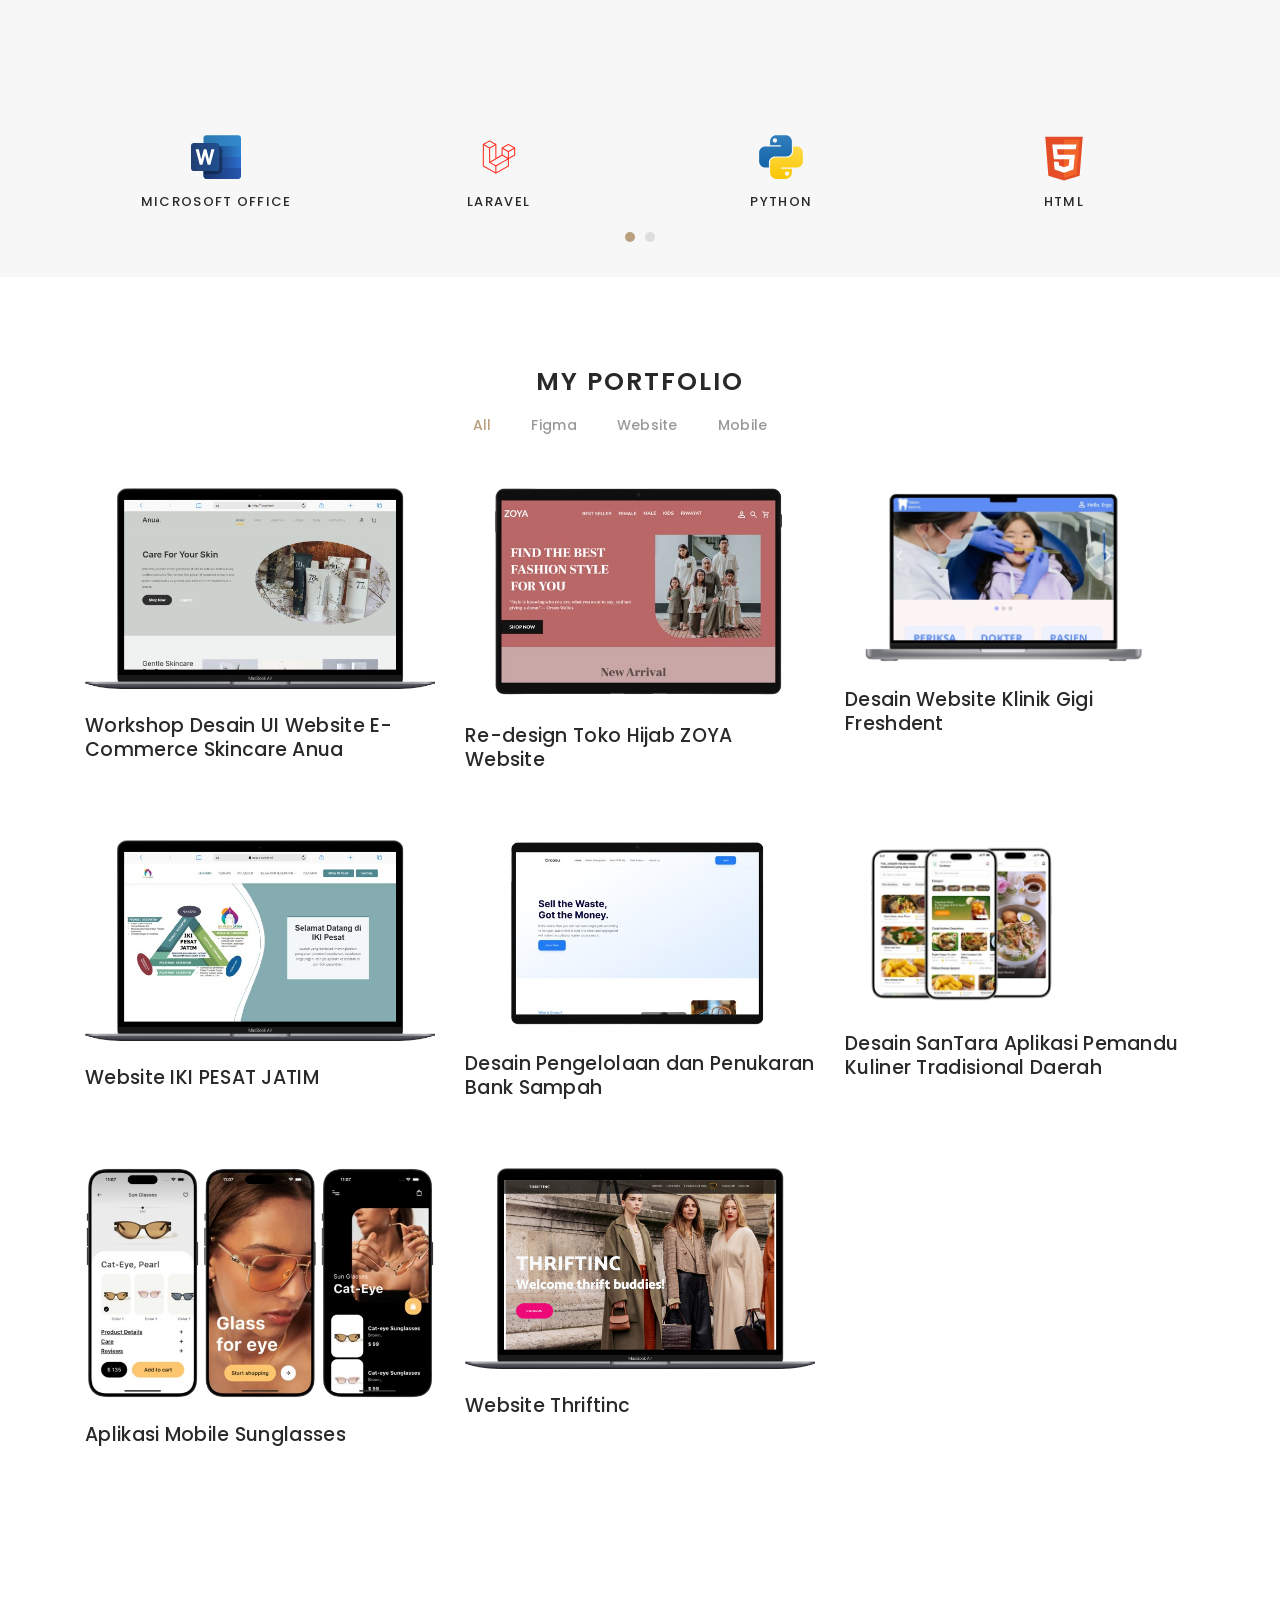
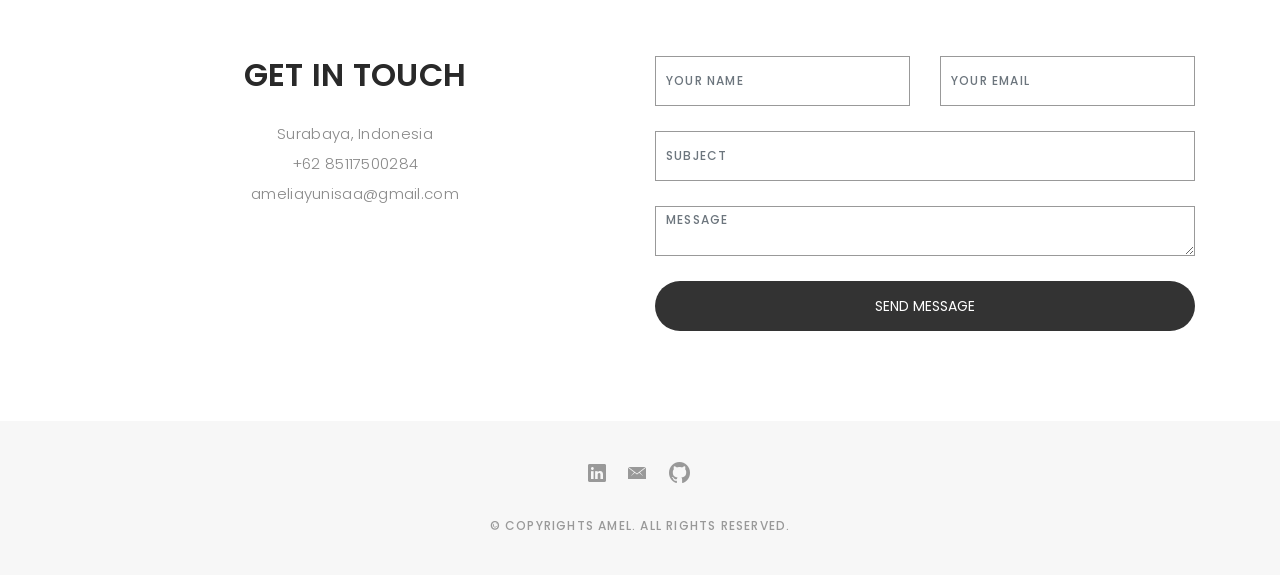
==== commit 93798458: "Update index.html" ====
--- a/index.html
+++ b/index.html
@@ -74,7 +74,7 @@
     <div class="container">
       <div class="header-content">
         <h1>I'm <span class="typed"></span></h1>
-        <p>Web Developer, Machine Learning</p>
+        <p>Web Developer, AI Engineer</p>
 
         <ul class="list-unstyled list-social">
           <li><a href="https://www.linkedin.com/in/amelynsa"><i class="ion-social-linkedin"></i></a></li>
@@ -104,8 +104,9 @@
           <div class="about-descr">
 
             <p class="p-heading">ABOUT ME </p>
-            <p class="separator">Saya adalah fresh graduate D4 Teknik Informatika Universitas Airlangga dengan ketertarikan pada pengembangan web dan machine learning. Memiliki kemampuan dalam kerjasama tim, komunikasi, manajemen waktu, serta problem solving, serta telah berkontribusi dalam berbagai proyek seperti pengembangan website, desain ulang antarmuka pengguna, dan implementasi model machine learning.</p>
-               
+            <p class="separator">
+Saya adalah fresh graduate D4 Teknik Informatika Universitas Airlangga dengan ketertarikan pada pengembangan web dan kecerdasan buatan (AI). Memiliki pengalaman sebagai Web Developer dan AI Engineer melalui berbagai proyek, termasuk pengembangan website berbasis Flask, desain ulang antarmuka pengguna, serta membangun model AI seperti machine learning, deep learning, natural language processing (NLP), dan computer vision (klasifikasi gambar). Berpengalaman dalam melakukan eksperimen, pelatihan, serta deployment dan monitoring performa model menggunakan MLflow, Prometheus, dan Grafana. Terampil dalam kerjasama tim, komunikasi, manajemen waktu, problem solving, serta memiliki motivasi tinggi untuk terus belajar dan berkembang di bidang teknologi.
+</p>      
               <style>
                 .center-container {
                     display: flex;
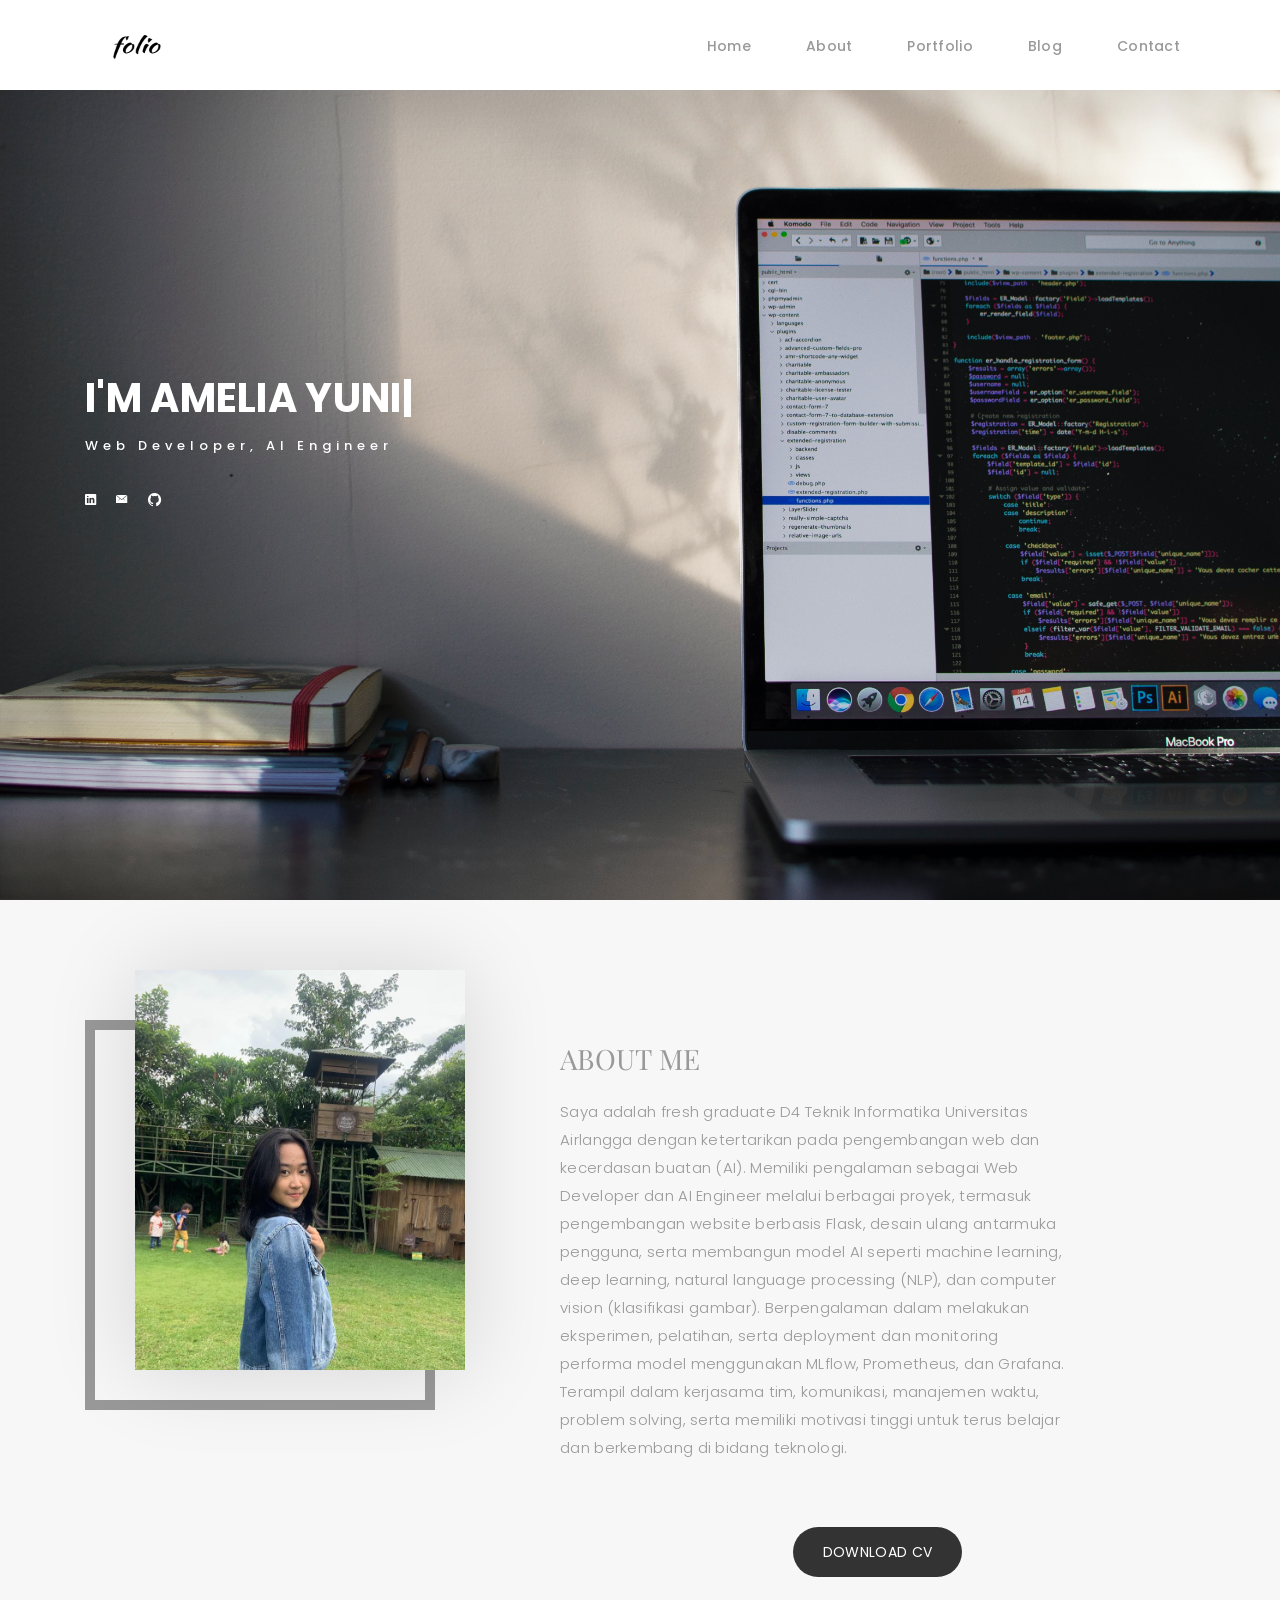
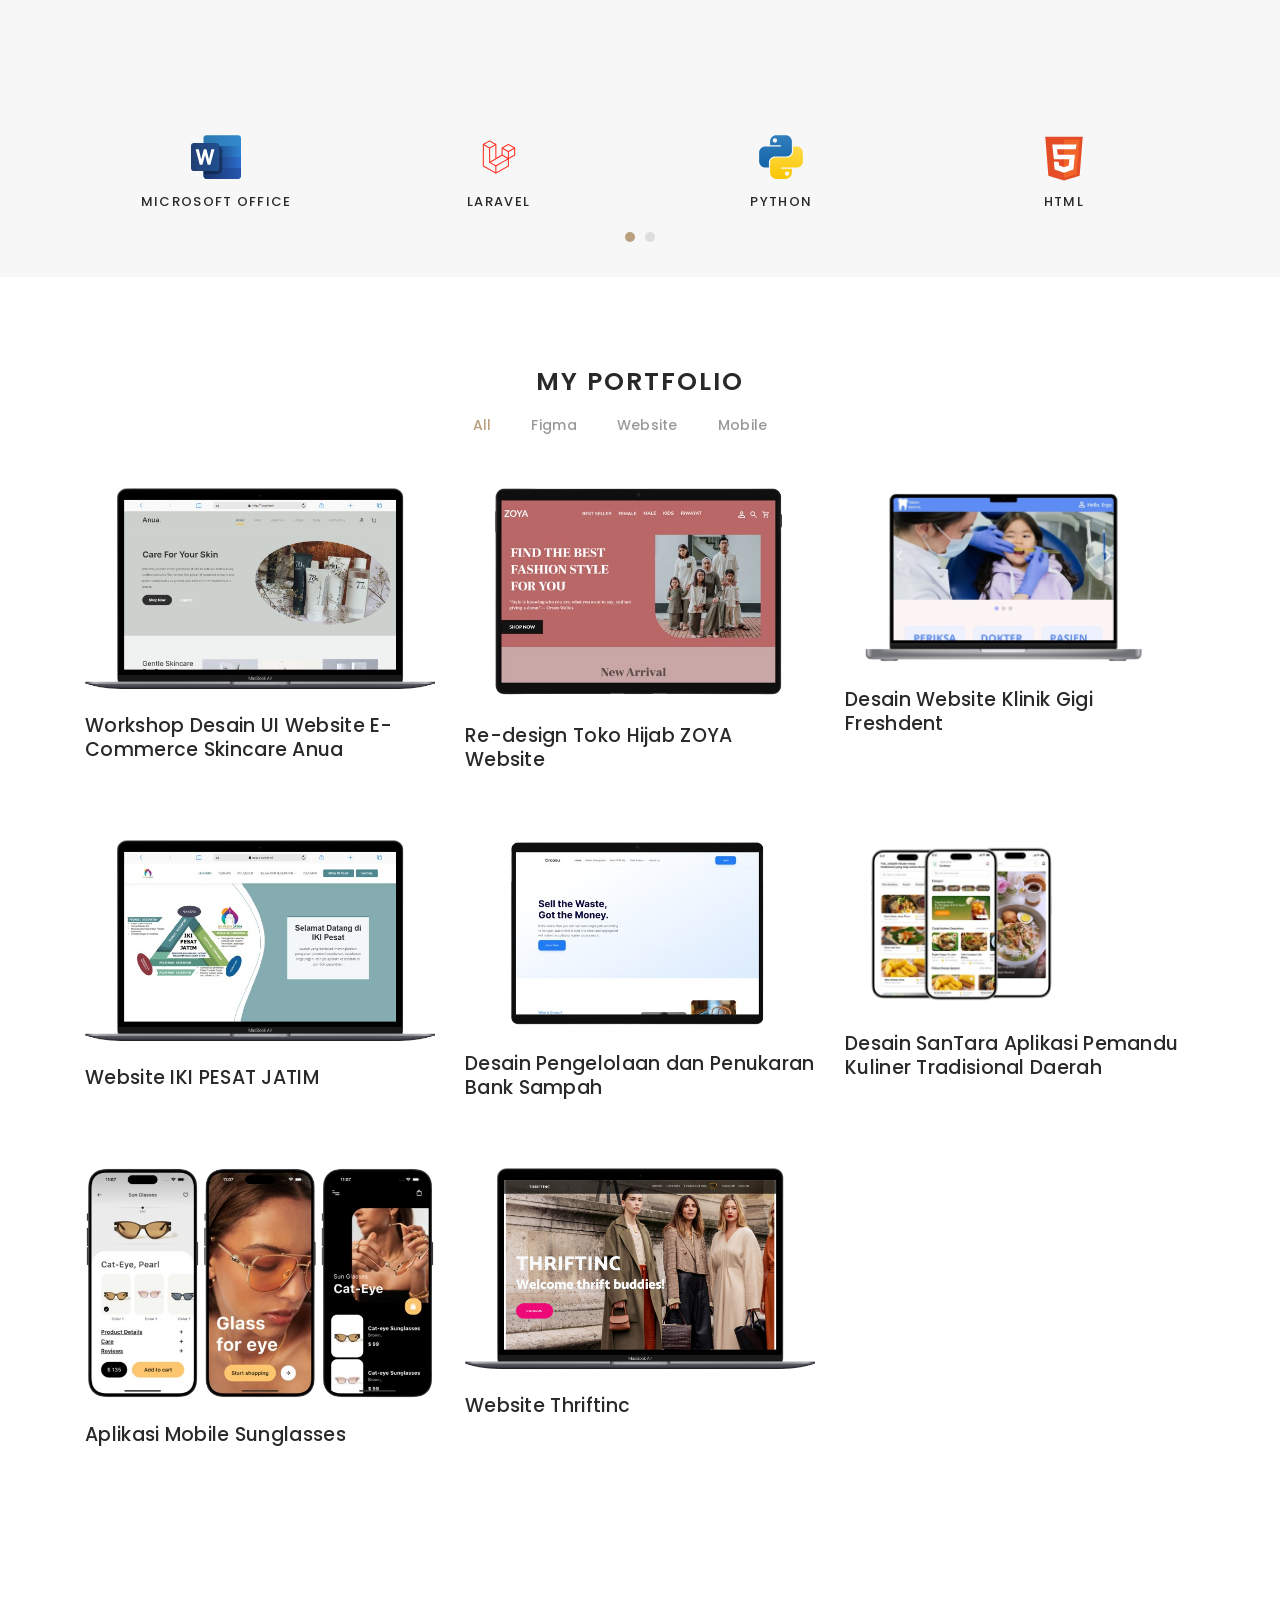
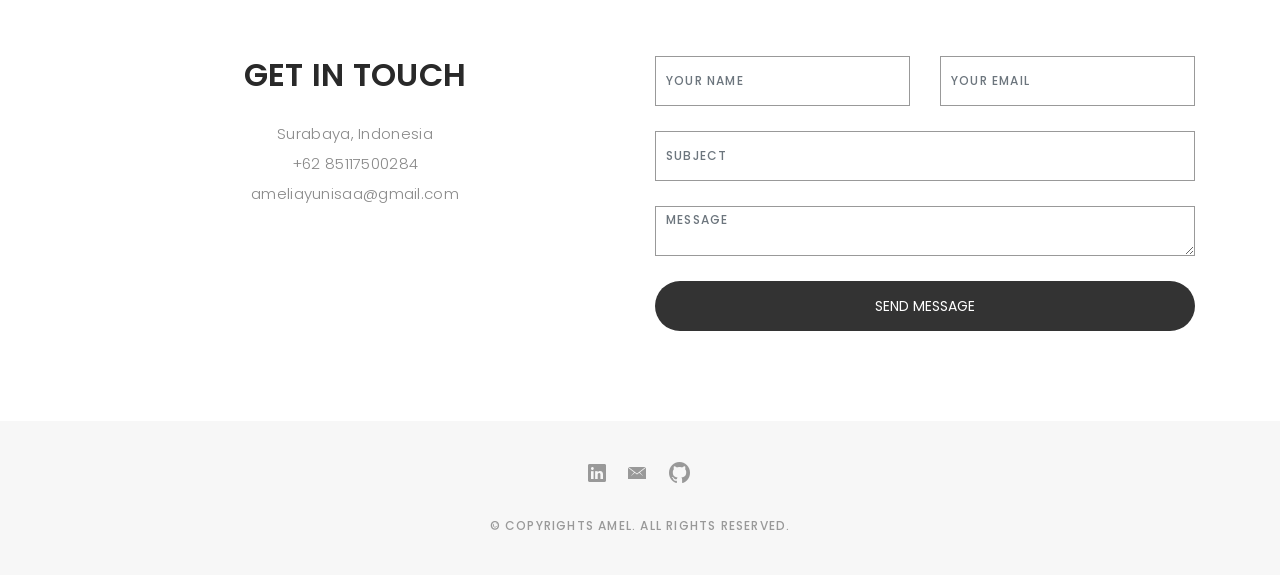
==== commit bbb1ee87: "Update index.html" ====
--- a/index.html
+++ b/index.html
@@ -104,9 +104,7 @@
           <div class="about-descr">
 
             <p class="p-heading">ABOUT ME </p>
-            <p class="separator">
-Saya adalah fresh graduate D4 Teknik Informatika Universitas Airlangga dengan ketertarikan pada pengembangan web dan kecerdasan buatan (AI). Memiliki pengalaman sebagai Web Developer dan AI Engineer melalui berbagai proyek, termasuk pengembangan website berbasis Flask, desain ulang antarmuka pengguna, serta membangun model AI seperti machine learning, deep learning, natural language processing (NLP), dan computer vision (klasifikasi gambar). Berpengalaman dalam melakukan eksperimen, pelatihan, serta deployment dan monitoring performa model menggunakan MLflow, Prometheus, dan Grafana. Terampil dalam kerjasama tim, komunikasi, manajemen waktu, problem solving, serta memiliki motivasi tinggi untuk terus belajar dan berkembang di bidang teknologi.
-</p>      
+            <p class="separator">Saya adalah fresh graduate D4 Teknik Informatika Universitas Airlangga dengan ketertarikan pada pengembangan web dan kecerdasan buatan (AI). Memiliki pengalaman sebagai Web Developer dan AI Engineer melalui berbagai proyek, termasuk pengembangan website berbasis Flask, desain ulang antarmuka pengguna, serta membangun model AI seperti machine learning, deep learning, natural language processing (NLP), dan computer vision (klasifikasi gambar). Berpengalaman dalam melakukan eksperimen, pelatihan, serta deployment dan monitoring performa model menggunakan MLflow, Prometheus, dan Grafana. Terampil dalam kerjasama tim, komunikasi, manajemen waktu, problem solving, serta memiliki motivasi tinggi untuk terus belajar dan berkembang di bidang teknologi.</p>      
               <style>
                 .center-container {
                     display: flex;
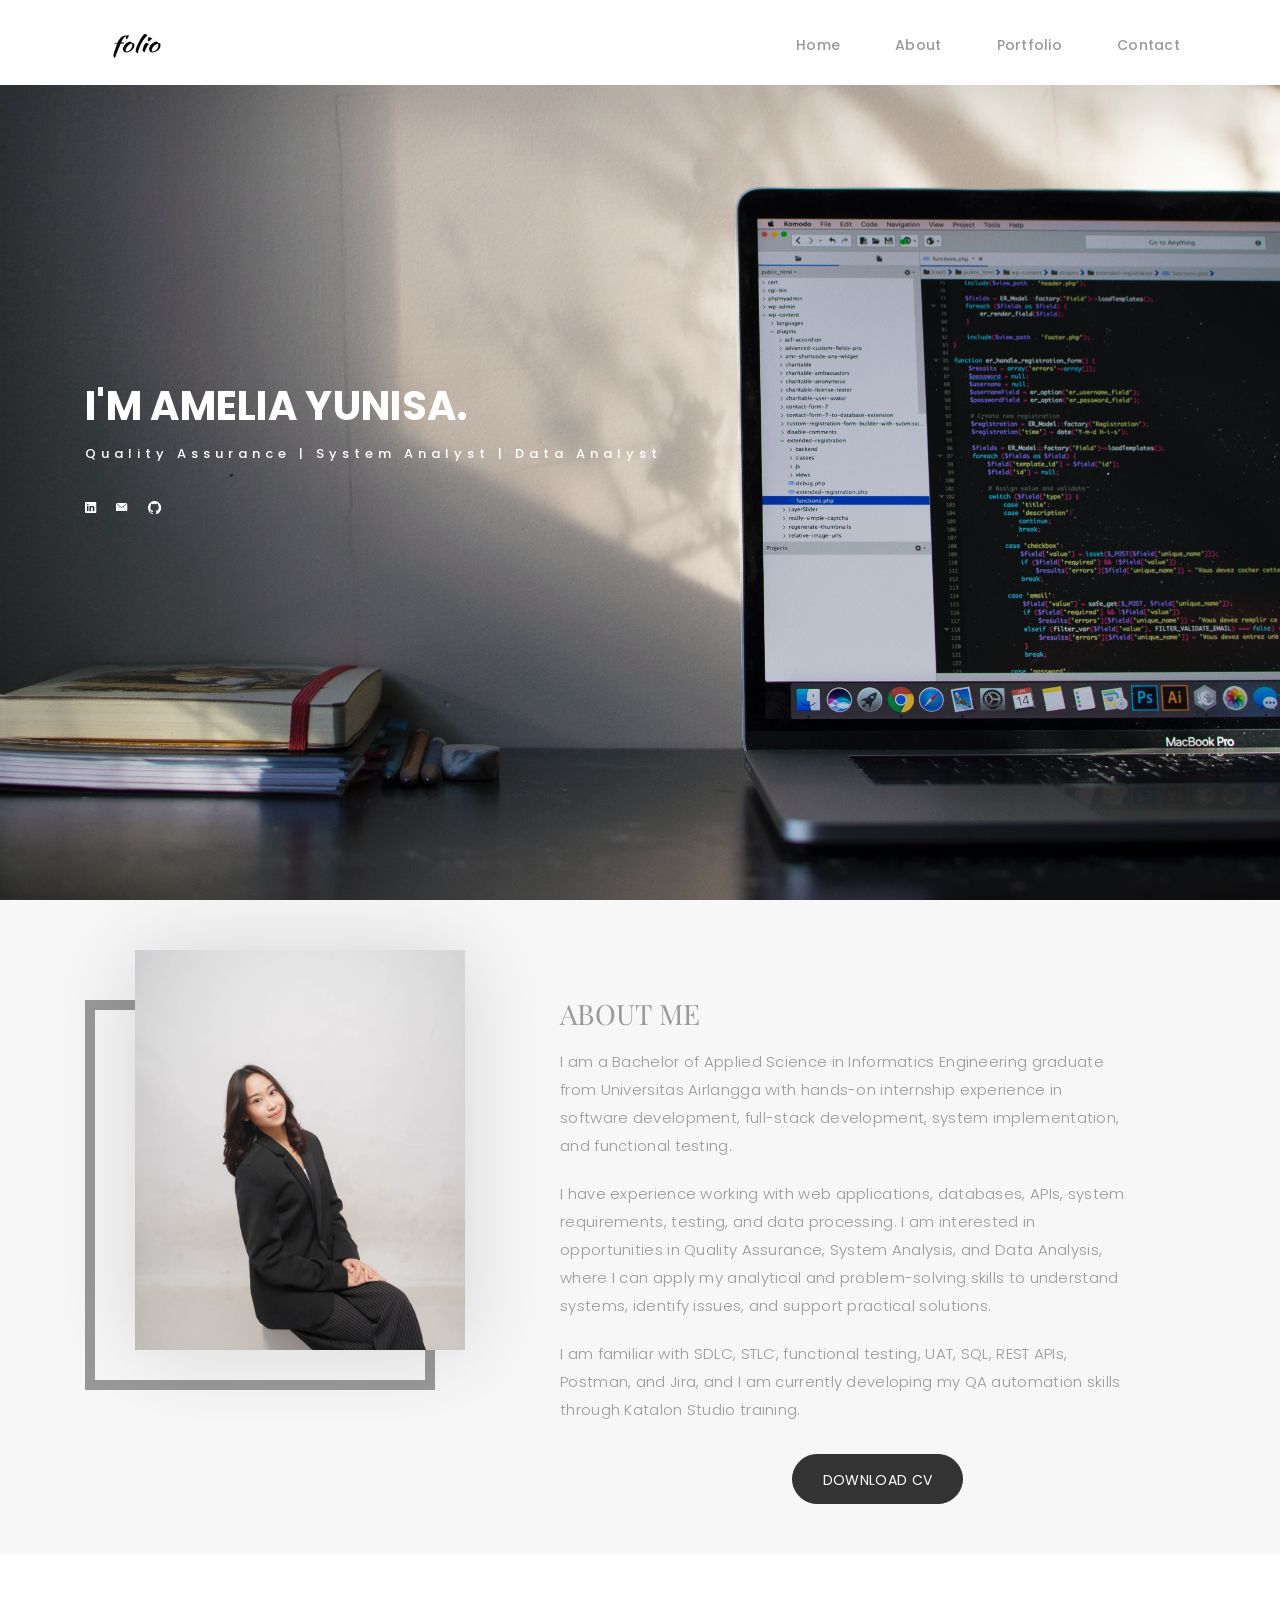
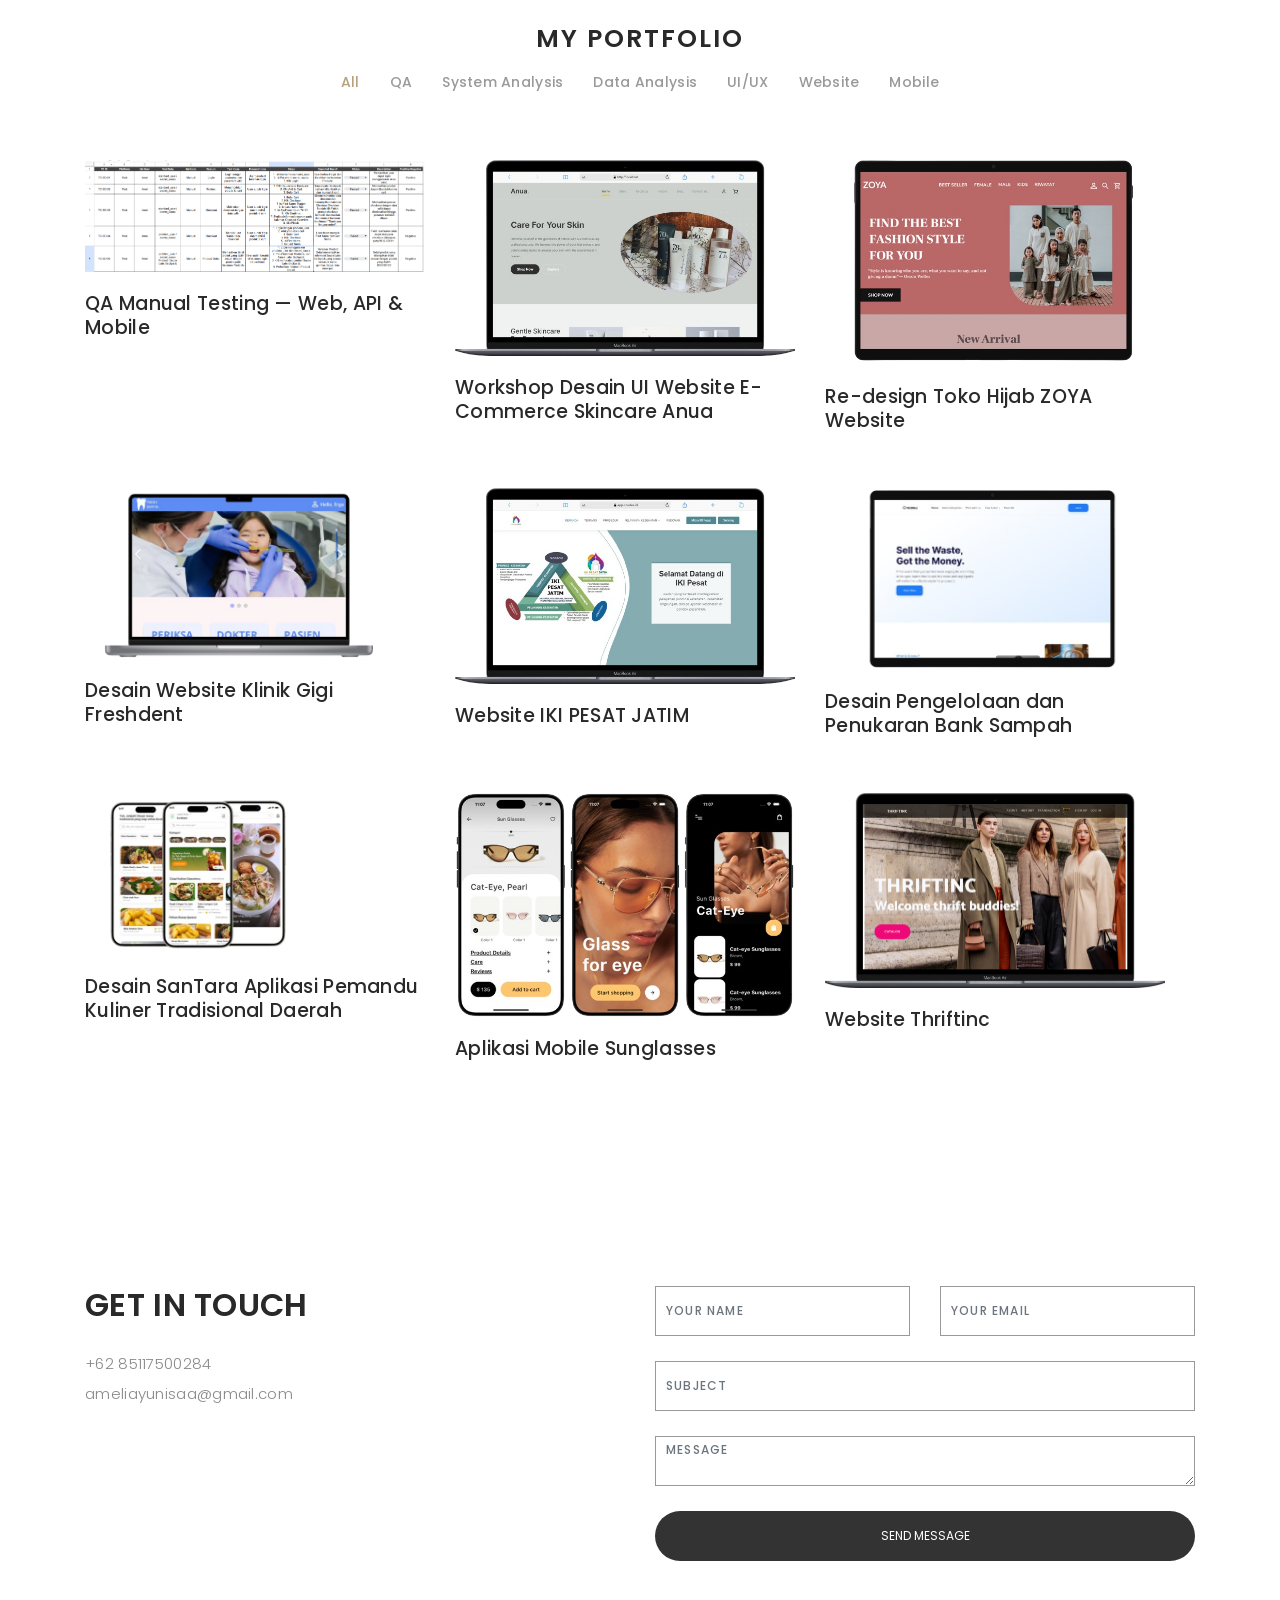
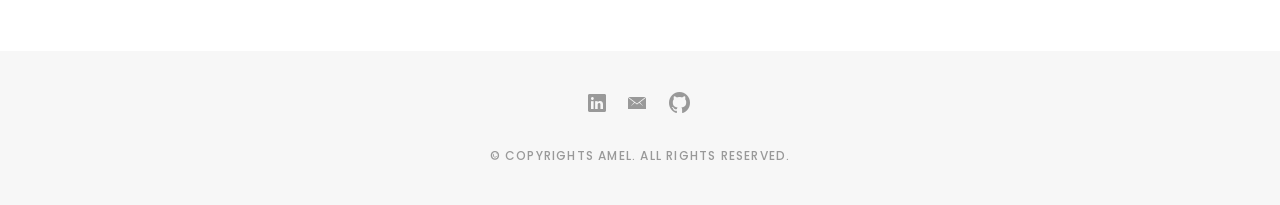
==== commit 3025b57b: "Update portfolio QA project" ====
--- a/index.html
+++ b/index.html
@@ -2,576 +2,922 @@
 <html lang="en">
 
 <head>
-  <!-- meta -->
   <meta charset="utf-8">
   <meta content="width=device-width, initial-scale=1.0" name="viewport">
 
-  <title>Folio - Personal Portfolio Template</title>
-  <meta content="" name="keywords">
-  <meta content="" name="description">
+  <title>Amelia Yunisa - Portfolio</title>
+  <meta content="Amelia Yunisa Personal Portfolio" name="description">
+  <meta content="Quality Assurance, System Analyst, Data Analyst" name="keywords">
 
   <!-- Google Fonts -->
   <link href="https://fonts.googleapis.com/css?family=Poppins:300,300i,400,400i,500,500i,600,600i,700,700i|Playfair+Display:400,400i,700,700i,900,900i" rel="stylesheet">
 
-  <!-- Bootstrap CSS File -->
+  <!-- Bootstrap CSS -->
   <link href="lib/bootstrap/css/bootstrap.min.css" rel="stylesheet">
 
-  <!-- Libraries CSS Files -->
+  <!-- Libraries CSS -->
   <link href="lib/ionicons/css/ionicons.min.css" rel="stylesheet">
   <link href="lib/owlcarousel/assets/owl.carousel.min.css" rel="stylesheet">
   <link href="lib/magnific-popup/magnific-popup.css" rel="stylesheet">
   <link href="lib/hover/hover.min.css" rel="stylesheet">
 
-  <!-- Main Stylesheet File -->
+  <!-- Main Stylesheet -->
   <link href="css/style.css" rel="stylesheet">
 
-  <!-- Responsive css -->
+  <!-- Responsive CSS -->
   <link href="css/responsive.css" rel="stylesheet">
 
   <!-- Favicon -->
   <link rel="shortcut icon" href="images/favicon.png">
 
-  <!-- button -->
-  
+  <!-- Custom CSS -->
+  <style>
+    /* Download CV button */
+    .center-container {
+      display: flex;
+      justify-content: center;
+      align-items: center;
+      margin-top: 30px;
+    }
+
+    .centered-button {
+      text-align: center;
+    }
+
+    .custom-button-color {
+      color: #333;
+    }
+
+    .centered-button .btn {
+      border-radius: 2rem;
+      font-size: 14px;
+    }
+
+    .btn-outline-secondary:not(:disabled):not(.disabled).active,
+    .btn-outline-secondary:not(:disabled):not(.disabled):active,
+    .show > .btn-outline-secondary.dropdown-toggle {
+      color: #fff;
+      background-color: #333;
+      border-color: #333;
+    }
+
+    /* Portfolio */
+    #portfolio .section-title {
+      margin-bottom: 20px;
+    }
+
+    #portfolio-flters {
+      padding: 0;
+      margin-bottom: 30px;
+    }
+
+    #portfolio .portfolio-list {
+      display: inline-block;
+    }
+
+    #portfolio .text-right {
+      text-align: right;
+    }
+
+    /* Typing text */
+    #typed-text {
+      display: inline-block;
+      min-width: 10px;
+    }
+  </style>
+
+</head>
+
+
+<body>
+
   <!-- =======================================================
-    Theme Name: Folio
-    Theme URL: https://bootstrapmade.com/folio-bootstrap-portfolio-template/
-    Author: BootstrapMade.com
-    Author URL: https://bootstrapmade.com
-  ======================================================= -->
-</head>
-
-<body>
-
-  <!-- start section navbar -->
+       NAVBAR
+  ======================================================== -->
   <nav id="main-nav">
     <div class="row">
       <div class="container">
 
         <div class="logo">
-          <a href="index.html"><img src="images/logo.png" alt="logo"></a>
+          <a href="index.html">
+            <img src="images/logo.png" alt="Amelia Yunisa Logo">
+          </a>
         </div>
 
-        <div class="responsive"><i data-icon="m" class="ion-navicon-round"></i></div>
+        <div class="responsive">
+          <i data-icon="m" class="ion-navicon-round"></i>
+        </div>
 
         <ul class="nav-menu list-unstyled">
-          <li><a href="#header" class="smoothScroll">Home</a></li>
-          <li><a href="#about" class="smoothScroll">About</a></li>
-          <li><a href="#portfolio" class="smoothScroll">Portfolio</a></li>
-          <li><a href="#journal" class="smoothScroll">Blog</a></li>
-          <li><a href="#contact" class="smoothScroll">Contact</a></li>
+          <li>
+            <a href="#header" class="smoothScroll">Home</a>
+          </li>
+
+          <li>
+            <a href="#about" class="smoothScroll">About</a>
+          </li>
+
+          <li>
+            <a href="#portfolio" class="smoothScroll">Portfolio</a>
+          </li>
+
+          <li>
+            <a href="#contact" class="smoothScroll">Contact</a>
+          </li>
         </ul>
 
       </div>
     </div>
   </nav>
-  <!-- End section navbar -->
-
-
-  <!-- start section header -->
+  <!-- End Navbar -->
+
+
+  <!-- =======================================================
+       HERO / HEADER
+  ======================================================== -->
   <div id="header" class="home">
 
     <div class="container">
       <div class="header-content">
-        <h1>I'm <span class="typed"></span></h1>
-        <p>Web Developer, AI Engineer</p>
+
+        <h1>
+          I'm <span id="typed-text"></span>
+        </h1>
+
+        <p>
+          Quality Assurance | System Analyst | Data Analyst
+        </p>
 
         <ul class="list-unstyled list-social">
-          <li><a href="https://www.linkedin.com/in/amelynsa"><i class="ion-social-linkedin"></i></a></li>
-          <li><a href="mailto:ameliayunisaa@gmail.com"><i class="ion-ios-email"></i></a></li> 
-          <li><a href="https://github.com/melynsa"><i class="ion-social-github"></i></a></li> 
+
+          <li>
+            <a href="https://www.linkedin.com/in/amelynsa" target="_blank">
+              <i class="ion-social-linkedin"></i>
+            </a>
+          </li>
+
+          <li>
+            <a href="mailto:ameliayunisaa@gmail.com">
+              <i class="ion-ios-email"></i>
+            </a>
+          </li>
+
+          <li>
+            <a href="https://github.com/melynsa" target="_blank">
+              <i class="ion-social-github"></i>
+            </a>
+          </li>
+
         </ul>
+
       </div>
     </div>
+
   </div>
-  <!-- End section header -->
-
-
-  <!-- start section about us -->
+  <!-- End Header -->
+
+
+  <!-- =======================================================
+       ABOUT
+  ======================================================== -->
   <div id="about" class="paddsection">
+
     <div class="container">
+
       <div class="row justify-content-between">
 
-        <div class="col-lg-4 ">
+        <!-- Photo -->
+        <div class="col-lg-4">
           <div class="div-img-bg">
+
             <div class="about-img">
-              <img src="images/foto.jpg" class="img-responsive" alt="me">
-            </div>
+              <img
+                src="images/foto.jpeg"
+                class="img-responsive"
+                alt="Amelia Yunisa"
+              >
+            </div>
+
           </div>
         </div>
 
+
+        <!-- About Description -->
         <div class="col-lg-7">
+
           <div class="about-descr">
 
-            <p class="p-heading">ABOUT ME </p>
-            <p class="separator">Saya adalah fresh graduate D4 Teknik Informatika Universitas Airlangga dengan ketertarikan pada pengembangan web dan kecerdasan buatan (AI). Memiliki pengalaman sebagai Web Developer dan AI Engineer melalui berbagai proyek, termasuk pengembangan website berbasis Flask, desain ulang antarmuka pengguna, serta membangun model AI seperti machine learning, deep learning, natural language processing (NLP), dan computer vision (klasifikasi gambar). Berpengalaman dalam melakukan eksperimen, pelatihan, serta deployment dan monitoring performa model menggunakan MLflow, Prometheus, dan Grafana. Terampil dalam kerjasama tim, komunikasi, manajemen waktu, problem solving, serta memiliki motivasi tinggi untuk terus belajar dan berkembang di bidang teknologi.</p>      
-              <style>
-                .center-container {
-                    display: flex;
-                    justify-content: center;
-                    align-items: center;
-                    height: 20vh; /* Set to 100% of the viewport height for vertical centering */
-                }
-        
-                .centered-button {
-                    text-align: center;
-                }
-        
-                /* Ganti warna tulisan sesuai keinginan */
-                .custom-button-color {
-                    color: #333;
-                }
-        
-                /* Tambahkan border radius pada kelas .btn dan kurangi ukuran font */
-                .btn {
-                    border-radius: 2rem; /* Sesuaikan nilai border-radius sesuai keinginan */
-                    font-size: 14px; /* Sesuaikan nilai font-size sesuai keinginan */
-                }
-
-                .btn-outline-secondary:not(:disabled):not(.disabled).active,.btn-outline-secondary:not(:disabled):not(.disabled):active,.show>.btn-outline-secondary.dropdown-toggle {
-                color: #fff;
-                background-color: #333;
-                border-color: #333
-                }
-
-            </style>
-        </head>
-        <body>
-        
+            <p class="p-heading">
+              ABOUT ME
+            </p>
+
+            <p class="separator">
+              I am a Bachelor of Applied Science in Informatics Engineering graduate from Universitas Airlangga with hands-on internship experience in software development, full-stack development, system implementation, and functional testing.
+            </p>
+
+            <p class="separator">
+              I have experience working with web applications, databases, APIs, system requirements, testing, and data processing. I am interested in opportunities in Quality Assurance, System Analysis, and Data Analysis, where I can apply my analytical and problem-solving skills to understand systems, identify issues, and support practical solutions.
+            </p>
+
+            <p class="separator">
+              I am familiar with SDLC, STLC, functional testing, UAT, SQL, REST APIs, Postman, and Jira, and I am currently developing my QA automation skills through Katalon Studio training.
+            </p>
+
+
+            <!-- Download CV -->
             <div class="center-container">
-                <div class="centered-button">
-                    <!-- Gunakan class .custom-button-color dan .btn untuk memberikan warna, radius, dan ukuran font pada tombol -->
-                    <a href="./images/Amelia Yunisa-resume.pdf" class="btn btn-outline-secondary btn-lg active custom-button-color" role="button" aria-pressed="true">Download CV</a>
+
+              <div class="centered-button">
+
+                <a
+                  href="./images/Amelia Yunisa Resume.pdf"
+                  class="btn btn-outline-secondary btn-lg active custom-button-color"
+                  role="button"
+                  aria-pressed="true"
+                  target="_blank"
+                >
+                  Download CV
+                </a>
+
+              </div>
+
+            </div>
+
+          </div>
+
+        </div>
+
+      </div>
+
+    </div>
+
+  </div>
+  <!-- End About -->
+
+
+  <!-- =======================================================
+       PORTFOLIO
+  ======================================================== -->
+  <div id="portfolio" class="text-center paddsection">
+
+    <!-- Portfolio Title -->
+    <div class="container">
+
+      <div class="section-title text-center">
+
+        <h2>
+          My Portfolio
+        </h2>
+
+      </div>
+
+    </div>
+
+
+    <!-- Portfolio Filter -->
+    <div class="container">
+
+      <div class="row">
+
+        <div class="col-md-12">
+
+          <div class="portfolio-list">
+
+            <ul class="nav list-unstyled" id="portfolio-flters">
+
+              <li
+                class="filter filter-active"
+                data-filter="*"
+              >
+                All
+              </li>
+
+              <li
+                class="filter"
+                data-filter=".qa"
+              >
+                QA
+              </li>
+
+              <li
+                class="filter"
+                data-filter=".system-analysis"
+              >
+                System Analysis
+              </li>
+
+              <li
+                class="filter"
+                data-filter=".data-analysis"
+              >
+                Data Analysis
+              </li>
+
+              <li
+                class="filter"
+                data-filter=".figma"
+              >
+                UI/UX
+              </li>
+
+              <li
+                class="filter"
+                data-filter=".website"
+              >
+                Website
+              </li>
+
+              <li
+                class="filter"
+                data-filter=".mobile"
+              >
+                Mobile
+              </li>
+
+            </ul>
+
+          </div>
+
+        </div>
+
+      </div>
+
+    </div>
+
+
+    <!-- Portfolio Items -->
+    <div class="container">
+
+      <div class="portfolio-block">
+
+        <div class="row portfolio-container">
+
+
+          <!-- QA PROJECT -->
+          <div class="col-lg-4 col-md-6 portfolio-thumbnail qa">
+
+            <div class="portfolio-info">
+
+              <a href="qa-project.html">
+                <img
+                  src="images/portfolio/qa.png"
+                  alt="QA Manual Testing Project"
+                >
+              </a>
+
+              <div class="portfolio-txt">
+
+                <h4>
+                  <a href="qa-project.html">
+                    QA Manual Testing — Web, API & Mobile
+                  </a>
+                </h4>
+
+              </div>
+
+            </div>
+
+          </div>
+
+
+          <!-- ANUA -->
+          <div class="col-lg-4 col-md-6 portfolio-thumbnail figma">
+
+            <div class="portfolio-info">
+
+              <a href="ui.html">
+                <img
+                  src="images/portfolio/anua.png"
+                  alt="Anua E-Commerce UI Design"
+                >
+              </a>
+
+              <div class="portfolio-txt">
+
+                <h4>
+                  <a href="ui.html">
+                    Workshop Desain UI Website E-Commerce Skincare Anua
+                  </a>
+                </h4>
+
+              </div>
+
+            </div>
+
+          </div>
+
+
+          <!-- ZOYA -->
+          <div class="col-lg-4 col-md-6 portfolio-thumbnail figma">
+
+            <div class="portfolio-info">
+
+              <a href="zoya.html">
+                <img
+                  src="images/portfolio/zoya.png"
+                  alt="ZOYA Website Redesign"
+                >
+              </a>
+
+              <div class="portfolio-txt">
+
+                <h4>
+                  <a href="zoya.html">
+                    Re-design Toko Hijab ZOYA Website
+                  </a>
+                </h4>
+
+              </div>
+
+            </div>
+
+          </div>
+
+
+          <!-- FRESHDENT -->
+          <div class="col-lg-4 col-md-6 portfolio-thumbnail figma">
+
+            <div class="portfolio-info">
+
+              <a href="freshdent.html">
+                <img
+                  src="images/portfolio/freshdent.png"
+                  alt="Freshdent Website Design"
+                >
+              </a>
+
+              <div class="portfolio-txt">
+
+                <h4>
+                  <a href="freshdent.html">
+                    Desain Website Klinik Gigi Freshdent
+                  </a>
+                </h4>
+
+              </div>
+
+            </div>
+
+          </div>
+
+
+          <!-- IKI PESAT -->
+          <div class="col-lg-4 col-md-6 portfolio-thumbnail website">
+
+            <div class="portfolio-info">
+
+              <a href="ikipesat.html">
+                <img
+                  src="images/portfolio/ikipesat.png"
+                  alt="IKI PESAT JATIM Website"
+                >
+              </a>
+
+              <div class="portfolio-txt">
+
+                <h4>
+                  <a href="ikipesat.html">
+                    Website IKI PESAT JATIM
+                  </a>
+                </h4>
+
+              </div>
+
+            </div>
+
+          </div>
+
+
+          <!-- BANK SAMPAH -->
+          <div class="col-lg-4 col-md-6 portfolio-thumbnail system-analysis figma">
+
+            <div class="portfolio-info">
+
+              <a href="sampah.html">
+                <img
+                  src="images/portfolio/sampah.png"
+                  alt="Waste Bank Management System"
+                >
+              </a>
+
+              <div class="portfolio-txt">
+
+                <h4>
+                  <a href="sampah.html">
+                    Desain Pengelolaan dan Penukaran Bank Sampah
+                  </a>
+                </h4>
+
+              </div>
+
+            </div>
+
+          </div>
+
+
+          <!-- SANTARA -->
+          <div class="col-lg-4 col-md-6 portfolio-thumbnail figma">
+
+            <div class="portfolio-info">
+
+              <a href="santara.html">
+                <img
+                  src="images/portfolio/santara.png"
+                  alt="SanTara Mobile Application"
+                >
+              </a>
+
+              <div class="portfolio-txt">
+
+                <h4>
+                  <a href="santara.html">
+                    Desain SanTara Aplikasi Pemandu Kuliner Tradisional Daerah
+                  </a>
+                </h4>
+
+              </div>
+
+            </div>
+
+          </div>
+
+
+          <!-- SUNGLASSES -->
+          <div class="col-lg-4 col-md-6 portfolio-thumbnail mobile">
+
+            <div class="portfolio-info">
+
+              <a href="kacamata.html">
+                <img
+                  src="images/portfolio/glasses.png"
+                  alt="Sunglasses Mobile Application"
+                >
+              </a>
+
+              <div class="portfolio-txt">
+
+                <h4>
+                  <a href="kacamata.html">
+                    Aplikasi Mobile Sunglasses
+                  </a>
+                </h4>
+
+              </div>
+
+            </div>
+
+          </div>
+
+
+          <!-- THRIFTINC -->
+          <div class="col-lg-4 col-md-6 portfolio-thumbnail website">
+
+            <div class="portfolio-info">
+
+              <a href="thriftinc.html">
+                <img
+                  src="images/portfolio/thriftinc.png"
+                  alt="Thriftinc Website"
+                >
+              </a>
+
+              <div class="portfolio-txt">
+
+                <h4>
+                  <a href="thriftinc.html">
+                    Website Thriftinc
+                  </a>
+                </h4>
+
+              </div>
+
+            </div>
+
+          </div>
+
+
+        </div>
+
+      </div>
+
+    </div>
+
+  </div>
+  <!-- End Portfolio -->
+
+
+  <!-- =======================================================
+       CONTACT
+  ======================================================== -->
+  <div id="contact" class="paddsection">
+
+    <div class="container">
+
+      <div class="contact-block1">
+
+        <div class="row">
+
+
+          <!-- Contact Information -->
+          <div class="col-lg-6">
+
+            <div class="contact-contact">
+
+              <h2 class="mb-30">
+                GET IN TOUCH
+              </h2>
+
+              <ul class="contact-details">
+
+                <!-- <li>
+                  <span>Surabaya, Indonesia</span>
+                </li> -->
+
+                <li>
+                  <span>+62 85117500284</span>
+                </li>
+
+                <li>
+                  <span>ameliayunisaa@gmail.com</span>
+                </li>
+
+              </ul>
+
+            </div>
+
+          </div>
+
+
+          <!-- Contact Form -->
+          <div class="col-lg-6">
+
+            <form
+              action=""
+              method="post"
+              role="form"
+              class="contactForm"
+            >
+
+              <div class="row">
+
+                <div id="sendmessage">
+                  Your message has been sent. Thank you!
                 </div>
-            </div>
-        
-        </body>
-        </html>
-</html>
-              
-          </div>
-          
+
+                <div id="errormessage"></div>
+
+
+                <!-- Name -->
+                <div class="col-lg-6">
+
+                  <div class="form-group contact-block1">
+
+                    <input
+                      type="text"
+                      name="name"
+                      class="form-control"
+                      id="name"
+                      placeholder="Your Name"
+                      data-rule="minlen:4"
+                      data-msg="Please enter at least 4 chars"
+                    >
+
+                    <div class="validation"></div>
+
+                  </div>
+
+                </div>
+
+
+                <!-- Email -->
+                <div class="col-lg-6">
+
+                  <div class="form-group">
+
+                    <input
+                      type="email"
+                      class="form-control"
+                      name="email"
+                      id="email"
+                      placeholder="Your Email"
+                      data-rule="email"
+                      data-msg="Please enter a valid email"
+                    >
+
+                    <div class="validation"></div>
+
+                  </div>
+
+                </div>
+
+
+                <!-- Subject -->
+                <div class="col-lg-12">
+
+                  <div class="form-group">
+
+                    <input
+                      type="text"
+                      class="form-control"
+                      name="subject"
+                      id="subject"
+                      placeholder="Subject"
+                      data-rule="minlen:4"
+                      data-msg="Please enter at least 8 chars of subject"
+                    >
+
+                    <div class="validation"></div>
+
+                  </div>
+
+                </div>
+
+
+                <!-- Message -->
+                <div class="col-lg-12">
+
+                  <div class="form-group">
+
+                    <textarea
+                      class="form-control"
+                      name="message"
+                      rows="12"
+                      data-rule="required"
+                      data-msg="Please write something for us"
+                      placeholder="Message"
+                    ></textarea>
+
+                    <div class="validation"></div>
+
+                  </div>
+
+                </div>
+
+
+                <!-- Submit -->
+                <div class="col-lg-12">
+
+                  <input
+                    type="submit"
+                    class="btn btn-defeault btn-send"
+                    value="Send message"
+                  >
+
+                </div>
+
+              </div>
+
+            </form>
+
+          </div>
+
         </div>
+
       </div>
+
     </div>
+
   </div>
-  <!-- end section about us -->
-
-
-  <!-- start section services -->
-
-  <div id="services">
+  <!-- End Contact -->
+
+
+  <!-- =======================================================
+       FOOTER
+  ======================================================== -->
+  <div id="footer" class="text-center">
+
     <div class="container">
 
-        <div class="services-carousel owl-theme">
-
-          <div class="services-block">
-
-            <img src="images/logo/word.svg" class="img-fluid" style="height: 50px; width: 50px;" alt="img">
-            <span>Microsoft Office</span>
-            <!-- <p class="separator">To an English person, it will seem like simplified English,told me what </p> -->
-
-          </div>
-
-          <div class="services-block">
-
-            <!-- <i class="ion-ios-lightbulb-outline"></i> -->
-            <img src="images/logo/laravel.svg" class="img-fluid" style="height: 50px; width: 50px;" alt="img">
-            <span>LARAVEL</span>
-            <!-- <p class="separator">To an English person, it will seem like simplified English,told me what </p> -->
-
-          </div>
-
-          <div class="services-block">
-
-            <img src="images/logo/python.svg" class="img-fluid" style="height: 50px; width: 50px;" alt="img">
-            
-            <span>Python</span>
-            <!-- <p class="separator">To an English person, it will seem like simplified English,told me what </p> -->
-
-          </div>
-
-          <div class="services-block">
-
-            <img src="images/logo/html.svg" class="img-fluid" style="height: 50px; width: 50px;" alt="img">
-            <span>Html</span>
-            <!-- <p class="separator">To an English person, it will seem like simplified English,told me what </p> -->
-
-          </div>
-
-          <div class="services-block">
-
-            <img src="images/logo/js.svg" class="img-fluid" style="height: 50px; width: 50px;" alt="img">
-            <span>JavaScript</span>
-            <!-- <p class="separator">To an English person, it will seem like simplified English,told me what </p> -->
-
-          </div>
-
-          <div class="services-block">
-
-            <img src="images/logo/mysql.svg" class="img-fluid" style="height: 50px; width: 50px;" alt="img">
-            <span>SQL</span>
-            <!-- <p class="separator">To an English person, it will seem like simplified English,told me what </p> -->
-
-          </div>
-          
-          <div class="services-block">
-
-            <img src="images/logo/node.js.svg" class="img-fluid" style="height: 50px; width: 50px;" alt="img">
-            <span>Node.js</span>
-            <!-- <p class="separator">To an English person, it will seem like simplified English,told me what </p> -->
-
-          </div>
-
-          <div class="services-block">
-
-            <img src="images/logo/flutter.svg" class="img-fluid" style="height: 50px; width: 50px;" alt="img">
-            <span>Flutter</span>
-            <!-- <p class="separator">To an English person, it will seem like simplified English,told me what </p> -->
-
-          </div>
-
-        </div>
+      <div class="socials-media text-center">
+
+        <ul class="list-unstyled">
+
+          <li>
+            <a
+              href="https://www.linkedin.com/in/amelynsa"
+              target="_blank"
+            >
+              <i class="ion-social-linkedin"></i>
+            </a>
+          </li>
+
+          <li>
+            <a href="mailto:ameliayunisaa@gmail.com">
+              <i class="ion-ios-email"></i>
+            </a>
+          </li>
+
+          <li>
+            <a
+              href="https://github.com/melynsa"
+              target="_blank"
+            >
+              <i class="ion-social-github"></i>
+            </a>
+          </li>
+
+        </ul>
+
+      </div>
+
+      <p>
+        &copy; Copyrights Amel. All rights reserved.
+      </p>
 
     </div>
 
   </div>
-  <!-- end section services -->
-
-  
-
-
-  <!-- start section portfolio -->
-  <div id="portfolio" class="text-center paddsection">
-
-    <style>
-      .container {
-          text-align: center; /* Untuk mengatur ke tengah secara horizontal */
-      }
-
-      .section-title {
-          margin-bottom: 20px; /* Atur spasi antara judul dan portofolio */
-      }
-
-      #portfolio-flters {
-          padding: 0; /* Reset padding pada daftar portofolio */
-      }
-
-      .portfolio-list {
-          display: inline-block; /* Untuk memastikan elemen berada di tengah secara horizontal */
-      }
-
-      .text-right {
-      text-align: right;
-      }
-
-
-  </style>
-</head>
-
-<body>
-
-  <div class="container">
-      <div class="section-title text-center">
-          <h2>My Portfolio</h2>
-      </div>
-  </div>
-
-  <div class="container">
-      <div class="row">
-          <div class="col-md-12">
-
-              <div class="portfolio-list">
-
-                  <ul class="nav list-unstyled" id="portfolio-flters">
-                      <li class="filter filter-active" data-filter=".all">all</li>
-                      <li class="filter" data-filter=".Figma">Figma</li>
-                      <li class="filter" data-filter=".Website">Website</li>
-                      <li class="filter" data-filter=".Mobile">Mobile</li>
-                  </ul>
-
-              </div>
-
-          </div>
-      </div>
-  </div>
-
-
-
-</body>
-
-</html>
-<div class="container">
-  <div class="portfolio-block">
-    <div class="row">
-      <div class="portfolio-container">
-        <div class="col-lg-4 col-md-6 portfolio-thumbnail all Website">
-          <div class="portfolio-info">
-            <a href="ui.html">
-              <img src="images/portfolio/anua.png" alt="img">
-            </a>
-            <div class="portfolio-txt">
-              <h4><a href="ui.html">Workshop Desain UI Website E-Commerce Skincare Anua</a></h4>
-            </div>
-          </div>
-        </div>
-        
-        <div class="col-lg-4 col-md-6 portfolio-thumbnail all Figma">
-          <div class="portfolio-info">
-            <a href="zoya.html">
-              <img src="images/portfolio/zoya.png" alt="img">
-            </a>
-            <div class="portfolio-txt">
-              <h4><a href="zoya.html">Re-design Toko Hijab ZOYA Website</a></h4>
-            </div>
-          </div>
-        </div>
-
-        <div class="col-lg-4 col-md-6 portfolio-thumbnail all Figma">
-          <div class="portfolio-info">
-            <a href="freshdent.html">
-              <img src="images/portfolio/freshdent.png" alt="img">
-            </a>
-            <div class="portfolio-txt">
-              <h4><a href="freshdent.html">Desain Website Klinik Gigi Freshdent</a></h4>
-            </div>
-          </div>
-        </div>
-
-        <div class="col-lg-4 col-md-6 portfolio-thumbnail all Website Figma Website">
-          <div class="portfolio-info">
-            <a href="ikipesat.html">
-              <img src="images/portfolio/ikipesat.png" alt="img">
-            </a>
-            <div class="portfolio-txt">
-              <h4><a href="ikipesat.html">Website IKI PESAT JATIM</a></h4>
-            </div>
-          </div>
-        </div>
-
-        <div class="col-lg-4 col-md-6 portfolio-thumbnail all Figma">
-          <div class="portfolio-info">
-            <a href="sampah.html">
-              <img src="images/portfolio/sampah.png" alt="img">
-            </a>
-            <div class="portfolio-txt">
-              <h4><a href="sampah.html">Desain Pengelolaan dan Penukaran Bank Sampah</a></h4>
-            </div>
-          </div>
-        </div>
-
-        <div class="col-lg-4 col-md-6 portfolio-thumbnail all Figma">
-          <div class="portfolio-info">
-            <a href="santara.html">
-              <img src="images/portfolio/santara.png" alt="img">
-            </a>
-            <div class="portfolio-txt">
-              <h4><a href="santara.html">Desain SanTara Aplikasi Pemandu Kuliner Tradisional Daerah
-              </a></h4>
-            </div>
-          </div>
-        </div>
-
-        <div class="col-lg-4 col-md-6 portfolio-thumbnail all Mobile">
-          <div class="portfolio-info">
-            <a href="kacamata.html">
-              <img src="images/portfolio/glasses.png" alt="img">
-            </a>
-            <div class="portfolio-txt">
-              <h4><a href="kacamata.html">Aplikasi Mobile Sunglasses</a></h4>
-            </div>
-          </div>
-        </div>
-
-        <div class="col-lg-4 col-md-6 portfolio-thumbnail all Website">
-          <div class="portfolio-info">
-            <a href="thriftinc.html">
-              <img src="images/portfolio/thriftinc.png" alt="img">
-            </a>
-            <div class="portfolio-txt">
-              <h4><a href="thriftinc.html">Website Thriftinc</a></h4>
-            </div>
-          </div>
-        </div>
-        
-      </div>
-    </div>
-  </div>
-</div>
-
-  <!-- End section portfolio -->
-
-
-  <!-- start section journal -->
-  <!-- <div id="journal" class="text-left paddsection">
-
-    <div class="container">
-      <div class="section-title text-center">
-        <h2>journal</h2>
-      </div>
-    </div>
-
-    <div class="container">
-      <div class="journal-block">
-        <div class="row">
-
-          <div class="col-lg-4 col-md-6">
-            <div class="journal-info">
-
-              <a href="blog-single.html"><img src="images/blog-post-1.jpg" class="img-responsive" alt="img"></a>
-
-              <div class="journal-txt">
-
-                <h4><a href="blog-single.html">SO LETS MAKE THE MOST IS BEAUTIFUL</a></h4>
-                <p class="separator">To an English person, it will seem like simplified English
-                </p>
-
-              </div>
-
-            </div>
-          </div>
-
-          <div class="col-lg-4 col-md-6">
-            <div class="journal-info">
-
-              <a href="blog-single.html"><img src="images/blog-post-2.jpg" class="img-responsive" alt="img"></a>
-
-              <div class="journal-txt">
-
-                <h4><a href="#blog-single.html">WE'RE GONA MAKE DREAMS COMES</a></h4>
-                <p class="separator">To an English person, it will seem like simplified English
-                </p>
-
-              </div>
-
-            </div>
-          </div>
-
-          <div class="col-lg-4 col-md-6">
-            <div class="journal-info">
-
-              <a href="blog-single.html"><img src="images/blog-post-3.jpg" class="img-responsive" alt="img"></a>
-
-              <div class="journal-txt">
-
-                <h4><a href="blog-single.html">NEW LIFE CIVILIZATIONS TO BOLDLY</a></h4>
-                <p class="separator">To an English person, it will seem like simplified English
-                </p>
-
-              </div>
-
-            </div>
-          </div>
-
-        </div>
-      </div>
-    </div>
-
-  </div> -->
-  <!-- End section journal -->
-
-
-  <!-- start sectoion contact -->
-
-  <div id="contact" class="paddsection">
-    <div class="container">
-      <div class="contact-block1">
-        <div class="row">
-
-          <div class="col-lg-6">
-            <div class="contact-contact">
-
-              <h2 class="mb-30">GET IN TOUCH</h2>
-
-              <ul class="contact-details">
-                <li><span>Surabaya, Indonesia</span></li>
-                <li><span>+62 85117500284</span></li>
-                <li><span>ameliayunisaa@gmail.com</span></li>
-              </ul>
-
-            </div>
-          </div>
-
-          <div class="col-lg-6">
-            <form action="" method="post" role="form" class="contactForm">
-              <div class="row">
-
-                <div id="sendmessage">Your message has been sent. Thank you!</div>
-                <div id="errormessage"></div>
-
-                <div class="col-lg-6">
-                  <div class="form-group contact-block1">
-                    <input type="text" name="name" class="form-control" id="name" placeholder="Your Name" data-rule="minlen:4" data-msg="Please enter at least 4 chars" />
-                    <div class="validation"></div>
-                  </div>
-                </div>
-
-                <div class="col-lg-6">
-                  <div class="form-group">
-                    <input type="email" class="form-control" name="email" id="email" placeholder="Your Email" data-rule="email" data-msg="Please enter a valid email" />
-                    <div class="validation"></div>
-                  </div>
-                </div>
-
-                <div class="col-lg-12">
-                  <div class="form-group">
-                    <input type="text" class="form-control" name="subject" id="subject" placeholder="Subject" data-rule="minlen:4" data-msg="Please enter at least 8 chars of subject" />
-                    <div class="validation"></div>
-                  </div>
-                </div>
-
-                <div class="col-lg-12">
-                  <div class="form-group">
-                    <textarea class="form-control" name="message" rows="12" data-rule="required" data-msg="Please write something for us" placeholder="Message"></textarea>
-                    <div class="validation"></div>
-                  </div>
-                </div>
-
-                <div class="col-lg-12">
-                  <input type="submit" class="btn btn-defeault btn-send" value="Send message">
-                </div>
-
-              </div>
-            </form>
-          </div>
-        </div>
-      </div>
-    </div>
-  </div>
-  <!-- start sectoion contact -->
-
-
-  <!-- start section footer -->
-  <div id="footer" class="text-center">
-    <div class="container">
-      <div class="socials-media text-center">
-        <ul class="list-unstyled">
-          <li><a href="https://www.linkedin.com/in/amelynsa"><i class="ion-social-linkedin"></i></a></li>
-          <li><a href="mailto:ameliayunisaa@gmail.com"><i class="ion-ios-email"></i></a></li> 
-          <li><a href="https://github.com/melynsa"><i class="ion-social-github"></i></a></li> 
-        </ul>
-      </div>
-      <p>&copy; Copyrights Amel. All rights reserved.</p>
-    </div>
-  </div>
-  
-  <!-- End section footer -->
-
-  <!-- JavaScript Libraries -->
+  <!-- End Footer -->
+
+
+  <!-- =======================================================
+       JAVASCRIPT LIBRARIES
+  ======================================================== -->
+
   <script src="lib/jquery/jquery.min.js"></script>
   <script src="lib/jquery/jquery-migrate.min.js"></script>
   <script src="lib/bootstrap/js/bootstrap.bundle.min.js"></script>
-  <script src="lib/typed/typed.js"></script>
+
+  <!-- Typed.js tidak digunakan -->
+  <!-- <script src="lib/typed/typed.js"></script> -->
+
   <script src="lib/owlcarousel/owl.carousel.min.js"></script>
   <script src="lib/magnific-popup/magnific-popup.min.js"></script>
   <script src="lib/isotope/isotope.pkgd.min.js"></script>
 
-  <!-- Contact Form JavaScript File -->
   <script src="contactform/contactform.js"></script>
-
-  <!-- Template Main Javascript File -->
   <script src="js/main.js"></script>
 
+
+  <!-- =======================================================
+       TYPING EFFECT
+  ======================================================== -->
+  <script>
+    const texts = [
+      "Amelia Yunisa.",
+      "Quality Assurance.",
+      "System Analyst.",
+      "Data Analyst."
+    ];
+
+    let textIndex = 0;
+    let charIndex = 0;
+    let deleting = false;
+
+    function typing() {
+      const element = document.getElementById("typed-text");
+
+      if (!element) {
+        return;
+      }
+
+      const currentText = texts[textIndex];
+
+      if (!deleting) {
+
+        element.textContent = currentText.substring(
+          0,
+          charIndex + 1
+        );
+
+        charIndex++;
+
+        if (charIndex === currentText.length) {
+
+          deleting = true;
+
+          setTimeout(typing, 1500);
+
+          return;
+        }
+
+      } else {
+
+        element.textContent = currentText.substring(
+          0,
+          charIndex - 1
+        );
+
+        charIndex--;
+
+        if (charIndex === 0) {
+
+          deleting = false;
+
+          textIndex =
+            (textIndex + 1) % texts.length;
+        }
+      }
+
+      setTimeout(
+        typing,
+        deleting ? 50 : 100
+      );
+    }
+
+    typing();
+  </script>
+
 </body>
 
-</html>
+</html>
--- a/css/style.css
+++ b/css/style.css
@@ -1,33 +1,35 @@
-
 /*
-  Theme Name: Folio
-  Theme URL: https://bootstrapmade.com/folio-bootstrap-portfolio-template/
-  Author: BootstrapMade.com
-  Author URL: https://bootstrapmade.com
+  Amelia Yunisa - Personal Portfolio
+  Based on Folio Bootstrap Portfolio Template
 */
 
-/*  General Styling
-/*-----------------------------------------------------------------------------------*/
+/* =========================================================
+   GENERAL
+========================================================= */
+
+* {
+  box-sizing: border-box;
+}
 
 body {
   background: #ffffff;
   color: #898989;
-  font-family: 'Poppins', helvetica;
+  font-family: 'Poppins', Helvetica, sans-serif;
   font-size: 15px;
   font-weight: 300;
   line-height: 20px;
   letter-spacing: 0.02em;
   overflow-x: hidden;
-  margin: 0 auto;
+  margin: 0;
   padding: 0;
-  -moz-box-sizing: border-box;
-  -ms-box-sizing: border-box;
-  -o-box-sizing: border-box;
-  -webkit-box-sizing: border-box;
-  box-sizing: border-box;
-}
-
-h1, h2, h3, h4, h5, h6 {
+}
+
+h1,
+h2,
+h3,
+h4,
+h5,
+h6 {
   margin: 0;
 }
 
@@ -45,41 +47,13 @@
 a {
   color: #292929;
   text-decoration: none !important;
-  -moz-transition: all 0.5s ease-in-out 0s;
-  -ms-transition: all 0.5s ease-in-out 0s;
-  -o-transition: all 0.5s ease-in-out 0s;
-  -webkit-transition: all 0.5s ease-in-out 0s;
-  transition: all 0.5s ease-in-out 0s;
-}
-
-a:hover {
-  -moz-transition: all 0.5s ease-in-out 0s;
-  -ms-transition: all 0.5s ease-in-out 0s;
-  -o-transition: all 0.5s ease-in-out 0s;
-  -webkit-transition: all 0.5s ease-in-out 0s;
-  transition: all 0.5s ease-in-out 0s;
-}
-
-a:hover, a:focus {
+  transition: all 0.5s ease-in-out;
+}
+
+a:hover,
+a:focus {
   color: #b8a07e;
   text-decoration: underline;
-}
-
-nav ul li a {
-  padding: 2px 0 0 0;
-  position: relative;
-  display: block;
-  font-size: 12px;
-  color: #999999;
-  letter-spacing: 0.1em;
-  font-weight: 500;
-  line-height: 14px;
-  text-transform: uppercase;
-  -moz-transition: all 0.5s ease-in-out 0s;
-  -ms-transition: all 0.5s ease-in-out 0s;
-  -o-transition: all 0.5s ease-in-out 0s;
-  -webkit-transition: all 0.5s ease-in-out 0s;
-  transition: all 0.5s ease-in-out 0s;
 }
 
 p {
@@ -90,34 +64,64 @@
   line-height: 28px;
 }
 
-::-moz-selection {
-  background: #b8a07e;
-  color: #fff;
-}
-
 ::selection {
   background: #b8a07e;
   color: #fff;
 }
 
+
+/* =========================================================
+   BUTTON
+========================================================= */
+
 .btn {
   background: #333;
-  border: medium none;
-  border-radius: 0;
+  border: none;
+  border-radius: 2rem;
   color: #fff;
   font-size: 12px;
   height: 50px;
   line-height: 50px;
   padding: 0 30px;
   text-transform: uppercase;
-}
-
-.btn:hover, .btn:focus {
-  color: #fff;
-}
-
-.padDiv {
-  padding: 30px 20px;
+  transition: all 0.3s ease;
+}
+
+.btn:hover,
+.btn:focus {
+  color: #fff;
+}
+
+.btn-outline-secondary {
+  border: 1px solid #333;
+}
+
+.btn-outline-secondary:hover {
+  background: #333;
+  color: #fff;
+}
+
+.btn-outline-secondary:not(:disabled):not(.disabled).active,
+.btn-outline-secondary:not(:disabled):not(.disabled):active,
+.show > .btn-outline-secondary.dropdown-toggle {
+  color: #fff;
+  background-color: #333;
+  border-color: #333;
+}
+
+
+/* =========================================================
+   GENERAL SECTION
+========================================================= */
+
+.paddsection {
+  padding-top: 90px;
+  padding-bottom: 90px;
+}
+
+.paddsections {
+  padding-top: 90px;
+  padding-bottom: 90px !important;
 }
 
 .section-title {
@@ -129,6 +133,19 @@
   letter-spacing: 2px;
   text-transform: uppercase;
 }
+
+.padDiv {
+  padding: 30px 20px;
+}
+
+.mb-30 {
+  margin-bottom: 30px;
+}
+
+
+/* =========================================================
+   FORM
+========================================================= */
 
 .form-control {
   background-color: transparent;
@@ -147,34 +164,13 @@
 
 .form-control:focus {
   box-shadow: none;
-  outline: 0 none;
-}
-
-.paddsection {
-  padding-top: 90px;
-  padding-bottom: 90px;
-}
-
-.paddsections {
-  padding-top: 90px;
-  padding-bottom: 90px !important;
-}
-
-.hvr-shutter-in-horizontal::before {
-  background: #333;
-}
-
-.hvr-shutter-in-horizontal:hover {
-  background: #b8a07e;
-}
-
-.mb-30 {
-  margin-bottom: 30px;
-}
-
-/*-----------------------------------------------------------------------------------*/
-/*  Navbar Top
-/*-----------------------------------------------------------------------------------*/
+  outline: 0;
+}
+
+
+/* =========================================================
+   NAVBAR
+========================================================= */
 
 nav {
   position: fixed;
@@ -183,9 +179,7 @@
   width: 100%;
   padding: 20px;
   display: none;
-  -webkit-box-shadow: 0px 2px 92px 0px rgba(0, 0, 0, 0.18);
-  -moz-box-shadow: 0px 2px 92px 0px rgba(0, 0, 0, 0.18);
-  box-shadow: 0px 2px 92px 0px rgba(0, 0, 0, 0.18);
+  box-shadow: 0 2px 92px 0 rgba(0, 0, 0, 0.18);
 }
 
 .nav-menu {
@@ -195,26 +189,33 @@
   padding-top: 16px;
 }
 
+nav ul {
+  margin-bottom: 0;
+}
+
 nav ul li {
   float: left;
+  margin-left: 40px;
   margin-right: 15px;
   font-family: 'Poppins', sans-serif;
   font-size: 14px;
-  margin-left: 40px;
 }
 
 nav ul li a {
-  padding: 2px 0 0 0;
+  display: block;
+  padding: 2px 0 0;
   position: relative;
-  display: block;
+  color: #999999;
+  font-family: 'Poppins', Helvetica, sans-serif;
   font-size: 14px;
-  color: #999999;
-  font-family: 'Poppins', helvetica;
   font-weight: 500;
   line-height: 16px;
-  text-transform: uppercase;
   letter-spacing: 0.02em;
   text-transform: capitalize;
+}
+
+nav ul li a:hover {
+  color: #b8a07e;
 }
 
 .logo {
@@ -235,42 +236,46 @@
   color: #afafaf;
 }
 
-/*----------------------------------------------------------------------------------*/
-/*  Header
-/*-----------------------------------------------------------------------------------*/
+
+/* =========================================================
+   HEADER / HERO
+========================================================= */
 
 #header {
-  background: url("../images/home.jpg") repeat scroll center center / cover;
+  background: url("../images/home.jpg") center center / cover no-repeat;
   height: 100vh;
   width: 100%;
 }
-
 
 #header .header-content {
   height: 100vh;
-  text-align: left;
   width: 100%;
   display: flex;
   justify-content: center;
   flex-direction: column;
+  text-align: left;
 }
 
 .header-content h1 {
+  color: #fff;
   font-size: 40px;
   font-weight: 700;
   margin-bottom: 10px;
   text-transform: uppercase;
-  color: #fff;
 }
 
 .header-content p {
+  color: #fff;
   font-size: 13px;
+  font-weight: 500;
   letter-spacing: 5px;
   margin-top: 0;
   margin-bottom: 30px;
   text-transform: capitalize;
-  color: #fff;
-  font-weight: 500;
+}
+
+.header-content .list-social {
+  margin-bottom: 0;
 }
 
 .header-content .list-social li {
@@ -283,15 +288,24 @@
   font-size: 15px;
 }
 
-/*-----------------------------------------------------------------------------------*/
-/*  About-us
-/*-----------------------------------------------------------------------------------*/
+
+/* Typing text */
+
+#typed-text {
+  display: inline-block;
+}
+
+
+/* =========================================================
+   ABOUT
+========================================================= */
 
 #about {
   width: 100%;
   height: auto;
   background: #f7f7f7;
-  padding-top: 120px;
+  padding-top: 100px;
+  padding-bottom: 50px;
 }
 
 #about .div-img-bg {
@@ -301,66 +315,75 @@
 
 #about .div-img-bg .about-img img {
   width: 100%;
-  box-shadow: 0px 0px 85px 0px rgba(0, 0, 0, 0.14);
+  height: 400px;
   margin-top: -60px;
   margin-left: 40px;
-  height: 400px;
   object-fit: cover;
+  box-shadow: 0 0 85px 0 rgba(0, 0, 0, 0.14);
+}
+
+#about .about-descr {
+  padding-top: 0;
 }
 
 #about .about-descr .p-heading {
   font-family: 'Playfair Display', serif;
   font-size: 28px;
   text-align: left;
+  margin-top: 0;
+  margin-bottom: 20px;
 }
 
 #about .about-descr .separator {
-  max-width: 80%;
-  margin-bottom: 0;
+  max-width: 90%;
+  margin-top: 0;
+  margin-bottom: 20px;
   text-align: left;
 }
+
+
+/* Download CV */
 
 .center-container {
   display: flex;
-  justify-content: center;
+  justify-content: flex-start;
   align-items: center;
-  height: 100vh; /* Set to 100% of the viewport height for vertical centering */
+  margin-top: 25px;
+  margin-bottom: 0;
 }
 
 .centered-button {
   text-align: center;
 }
 
-.btn-outline-secondary:not(:disabled):not(.disabled).active,.btn-outline-secondary:not(:disabled):not(.disabled):active,.show>.btn-outline-secondary.dropdown-toggle {
-  color: #fff;
-  background-color: #333;
-  border-color: #333
-}
-
-
-/*-----------------------------------------------------------------------------------*/
-/*   Services
-/*-----------------------------------------------------------------------------------*/
+.custom-button-color {
+  color: #333;
+}
+
+
+/* =========================================================
+   SERVICES
+========================================================= */
 
 #services {
   background: #f7f7f7;
   position: relative;
   padding-bottom: 30px;
-  /* margin-bottom: -50px; */
 }
 
 .owl-item {
   float: left;
 }
+
 .services-block span {
+  display: block;
+  position: relative;
   margin: 10px 0;
-  position: relative;
+  color: #292929;
   font-size: 13px;
-  color: #292929;
+  font-weight: 500;
   letter-spacing: 0.1em;
-  font-weight: 500;
   text-transform: uppercase;
-  display: block;
 }
 
 .services-block .separator {
@@ -370,13 +393,12 @@
 }
 
 .services-block i {
+  color: #b8a07e;
   font-size: 44px;
-  color: #b8a07e;
   line-height: 44px;
 }
 
-
-.services-carousel  .owl-stage-outer {
+.services-carousel .owl-stage-outer {
   overflow: hidden;
 }
 
@@ -387,12 +409,12 @@
 
 .services-carousel .owl-dot {
   display: inline-block;
-  margin: 0 5px;
   width: 10px !important;
   height: 10px !important;
+  margin: 0 5px;
+  padding: 0 !important;
+  border: 0;
   border-radius: 50%;
-  border: 0;
-  padding: 0 !important;
   background-color: #ddd;
   cursor: pointer;
 }
@@ -406,42 +428,73 @@
 }
 
 
-/*-----------------------------------------------------------------------------------*/
-/*  Portfolio
-/*-----------------------------------------------------------------------------------*/
+/* =========================================================
+   PORTFOLIO
+========================================================= */
 
 #portfolio {
+  width: 100%;
+  height: auto;
   position: relative;
-  padding-bottom: 1px;
-  margin-bottom: -50px;
+  background: #fff;
+  padding-top: 70px;
+  padding-bottom: 60px;
+  margin-bottom: 0;
+}
+
+#portfolio .section-title {
+  margin-bottom: 40px;
 }
 
 #portfolio .portfolio-list {
   margin-bottom: 50px;
+  text-align: center;
 }
 
 #portfolio .portfolio-list .nav {
   display: inline-block;
   margin: 0;
-}
-
-#portfolio,  #portfolio-blog {
-  height: auto;
-  width: 100%;
-  background: #fff;
-  padding-bottom: 5px;
-  position: relative;
-}
-
-#portfolio-blog {
-  background: #fff;
-  padding-bottom: 30px;
+  padding: 0;
+}
+
+#portfolio .portfolio-list .nav li {
+  float: left;
+  margin: 0 30px 15px 0;
+  color: #999999;
+  font-family: 'Poppins', Helvetica, sans-serif;
+  font-size: 14px;
+  font-weight: 500;
+  line-height: 16px;
+  letter-spacing: 0.02em;
+  text-transform: capitalize;
+  cursor: pointer;
+  transition: all 0.3s ease;
+}
+
+#portfolio .portfolio-list .nav li:last-child {
+  margin-right: 0;
+}
+
+#portfolio .portfolio-list .nav li:hover,
+#portfolio .portfolio-list .nav li.filter-active {
+  color: #b8a07e;
 }
 
 #portfolio .portfolio-block {
   display: inline-block;
+  width: 100%;
   height: auto;
-  width: 100%;
+}
+
+#portfolio .portfolio-container {
+  display: flex !important;
+  flex-wrap: wrap !important;
+  width: 100%;
+  margin-bottom: 20px;
+}
+
+#portfolio .portfolio-container > div {
+  display: block;
 }
 
 #portfolio .portfolio-block .portfolio-info {
@@ -449,75 +502,9 @@
 }
 
 .portfolio-block .portfolio-info img {
+  display: block;
+  width: 100%;
   max-width: 100%;
-}
-
-.portfolio-block .portfolio-info .portfolio-txt {
-  padding: 25px 0px;
-  position: relative;
-  text-align: left;
-}
-
-.portfolio-block .portfolio-info .portfolio-txt h4 a {
-  display: block;
-  font-size: 19px;
-  line-height: 24px;
-  margin: 0 0 13px 0;
-  font-weight: 500;
-  color: #292929;
-  -moz-transition: all 0.5s ease-in-out 0s;
-  -ms-transition: all 0.5s ease-in-out 0s;
-  -o-transition: all 0.5s ease-in-out 0s;
-  -webkit-transition: all 0.5s ease-in-out 0s;
-  transition: all 0.5s ease-in-out 0s;
-}
-
-.portfolio-block .portfolio-info .portfolio-txt h4 a:hover {
-  color: #b8a07e;
-  -moz-transition: all 0.5s ease-in-out 0s;
-  -ms-transition: all 0.5s ease-in-out 0s;
-  -o-transition: all 0.5s ease-in-out 0s;
-  -webkit-transition: all 0.5s ease-in-out 0s;
-  transition: all 0.5s ease-in-out 0s;
-}
-
-.portfolio-block .portfolio-info .portfolio-txt p {
-  margin: 0;
-  font-size: 14px;
-  line-height: 24px;
-}
-
-#portfolio .portfolio-list .nav li {
-  margin: 0 40px 0 0;
-  float: left;
-  font-size: 14px;
-  color: #999999;
-  line-height: 16px;
-  cursor: pointer;
-  font-family: 'Poppins', helvetica;
-  font-weight: 500;
-  letter-spacing: 0.02em;
-  text-transform: capitalize;
-  -moz-transition: all 0.5s ease-in-out 0s;
-  -ms-transition: all 0.5s ease-in-out 0s;
-  -o-transition: all 0.5s ease-in-out 0s;
-  -webkit-transition: all 0.5s ease-in-out 0s;
-  transition: all 0.5s ease-in-out 0s;
-}
-
-#portfolio .portfolio-list .nav li:hover, #portfolio .portfolio-list .nav li.filter-active  {
-  color: #b8a07e;
-  -moz-transition: all 0.5s ease-in-out 0s;
-  -ms-transition: all 0.5s ease-in-out 0s;
-  -o-transition: all 0.5s ease-in-out 0s;
-  -webkit-transition: all 0.5s ease-in-out 0s;
-  transition: all 0.5s ease-in-out 0s;
-}
-
-#portfolio .portfolio-container {
-  display: inline-block;
-  margin-bottom: 50px;
-  width: 100%;
 }
 
 .portfolio-thumbnail {
@@ -529,78 +516,46 @@
   max-width: 100%;
 }
 
-/*-----------------------------------------------------------------------------------*/
-/*  Journal
-/*-----------------------------------------------------------------------------------*/
-
-/* #journal,  #journal-blog {
-  height: auto;
-  width: 100%;
-  background: #f7f7f7;
-  padding-bottom: 60px;
+.portfolio-block .portfolio-info .portfolio-txt {
   position: relative;
-}
-
-#journal-blog {
-  background: #fff;
-  padding-bottom: 30px;
-}
-
-#journal .journal-block {
-  display: inline-block;
-  height: auto;
-  width: 100%;
-}
-
-#journal .journal-block .journal-info {
-  position: relative;
-}
-
-.journal-block .journal-info img {
-  max-width: 100%;
-}
-
-.journal-block .journal-info .journal-txt {
-  padding: 25px 0px;
-  position: relative;
-}
-
-.journal-block .journal-info .journal-txt h4 a {
+  padding: 20px 0 25px;
+  text-align: left;
+}
+
+.portfolio-block .portfolio-info .portfolio-txt h4 {
+  margin: 0;
+}
+
+.portfolio-block .portfolio-info .portfolio-txt h4 a {
   display: block;
+  color: #292929;
   font-size: 19px;
+  font-weight: 500;
   line-height: 24px;
-  margin: 0 0 13px 0;
-  font-weight: 500;
-  color: #292929;
-  -moz-transition: all 0.5s ease-in-out 0s;
-  -ms-transition: all 0.5s ease-in-out 0s;
-  -o-transition: all 0.5s ease-in-out 0s;
-  -webkit-transition: all 0.5s ease-in-out 0s;
-  transition: all 0.5s ease-in-out 0s;
-}
-
-.journal-block .journal-info .journal-txt h4 a:hover {
+  margin: 0;
+  transition: all 0.3s ease;
+}
+
+.portfolio-block .portfolio-info .portfolio-txt h4 a:hover {
   color: #b8a07e;
-  -moz-transition: all 0.5s ease-in-out 0s;
-  -ms-transition: all 0.5s ease-in-out 0s;
-  -o-transition: all 0.5s ease-in-out 0s;
-  -webkit-transition: all 0.5s ease-in-out 0s;
-  transition: all 0.5s ease-in-out 0s;
-}
-
-.journal-block .journal-info .journal-txt p {
+}
+
+.portfolio-block .portfolio-info .portfolio-txt p {
   margin: 0;
   font-size: 14px;
   line-height: 24px;
-} */
-
-/*-----------------------------------------------------------------------------------*/
-/*  Contact
-/*-----------------------------------------------------------------------------------*/
+}
+
+
+/* =========================================================
+   CONTACT
+========================================================= */
 
 #contact {
+  width: 100%;
   height: auto;
-  width: 100%;
+  padding-top: 90px;
+  padding-bottom: 90px;
 }
 
 .contact-details {
@@ -613,24 +568,24 @@
   padding-bottom: 10px;
 }
 
-#contact input, #contact textarea {
-  width: 100%;
-}
-
-
-#contact  #sendmessage {
+#contact input,
+#contact textarea {
+  width: 100%;
+}
+
+#contact #sendmessage {
+  display: none;
   color: #18d26e;
   border: 1px solid #18d26e;
-  display: none;
   text-align: center;
   padding: 15px;
   font-weight: 600;
   margin: 15px;
 }
 
-#contact  #errormessage {
+#contact #errormessage {
+  display: none;
   color: red;
-  display: none;
   border: 1px solid red;
   text-align: center;
   padding: 15px;
@@ -638,21 +593,24 @@
   margin: 15px;
 }
 
-#contact #sendmessage.show, #contact #errormessage.show, #contact .show {
+#contact #sendmessage.show,
+#contact #errormessage.show,
+#contact .show {
   display: block;
 }
 
 #contact .validation {
+  display: none;
   color: red;
-  display: none;
   margin: 0 0 20px;
   font-weight: 400;
   font-size: 13px;
 }
 
-/*-----------------------------------------------------------------------------------*/
-/*  Footer
-/*-----------------------------------------------------------------------------------*/
+
+/* =========================================================
+   FOOTER
+========================================================= */
 
 #footer {
   background: #f7f7f7;
@@ -667,7 +625,8 @@
 #footer .socials-media ul {
   display: inline-block;
   float: none;
-  margin: 0 0 20px 0;
+  margin: 0 0 20px;
+  padding: 0;
 }
 
 #footer .socials-media ul li {
@@ -677,36 +636,27 @@
 }
 
 #footer .socials-media ul li a {
+  color: #999;
   font-size: 24px;
-  color: #999;
+  font-weight: 500;
   letter-spacing: 0.1em;
-  font-weight: 500;
   background: transparent;
   text-transform: uppercase;
-  -moz-transition: all 0.5s ease-in-out 0s;
-  -ms-transition: all 0.5s ease-in-out 0s;
-  -o-transition: all 0.5s ease-in-out 0s;
-  -webkit-transition: all 0.5s ease-in-out 0s;
-  transition: all 0.5s ease-in-out 0s;
+  transition: all 0.5s ease-in-out;
 }
 
 #footer .socials-media ul li a:hover {
   color: #b8a07e;
-  -moz-transition: all 0.5s ease-in-out 0s;
-  -ms-transition: all 0.5s ease-in-out 0s;
-  -o-transition: all 0.5s ease-in-out 0s;
-  -webkit-transition: all 0.5s ease-in-out 0s;
-  transition: all 0.5s ease-in-out 0s;
 }
 
 #footer p {
+  margin-top: 0;
   font-size: 12px;
+  font-weight: 500;
   letter-spacing: 0.1em;
-  font-weight: 500;
-  margin-top: 0;
   text-transform: uppercase;
 }
 
 .credits {
   font-size: 13px;
-}
+}
